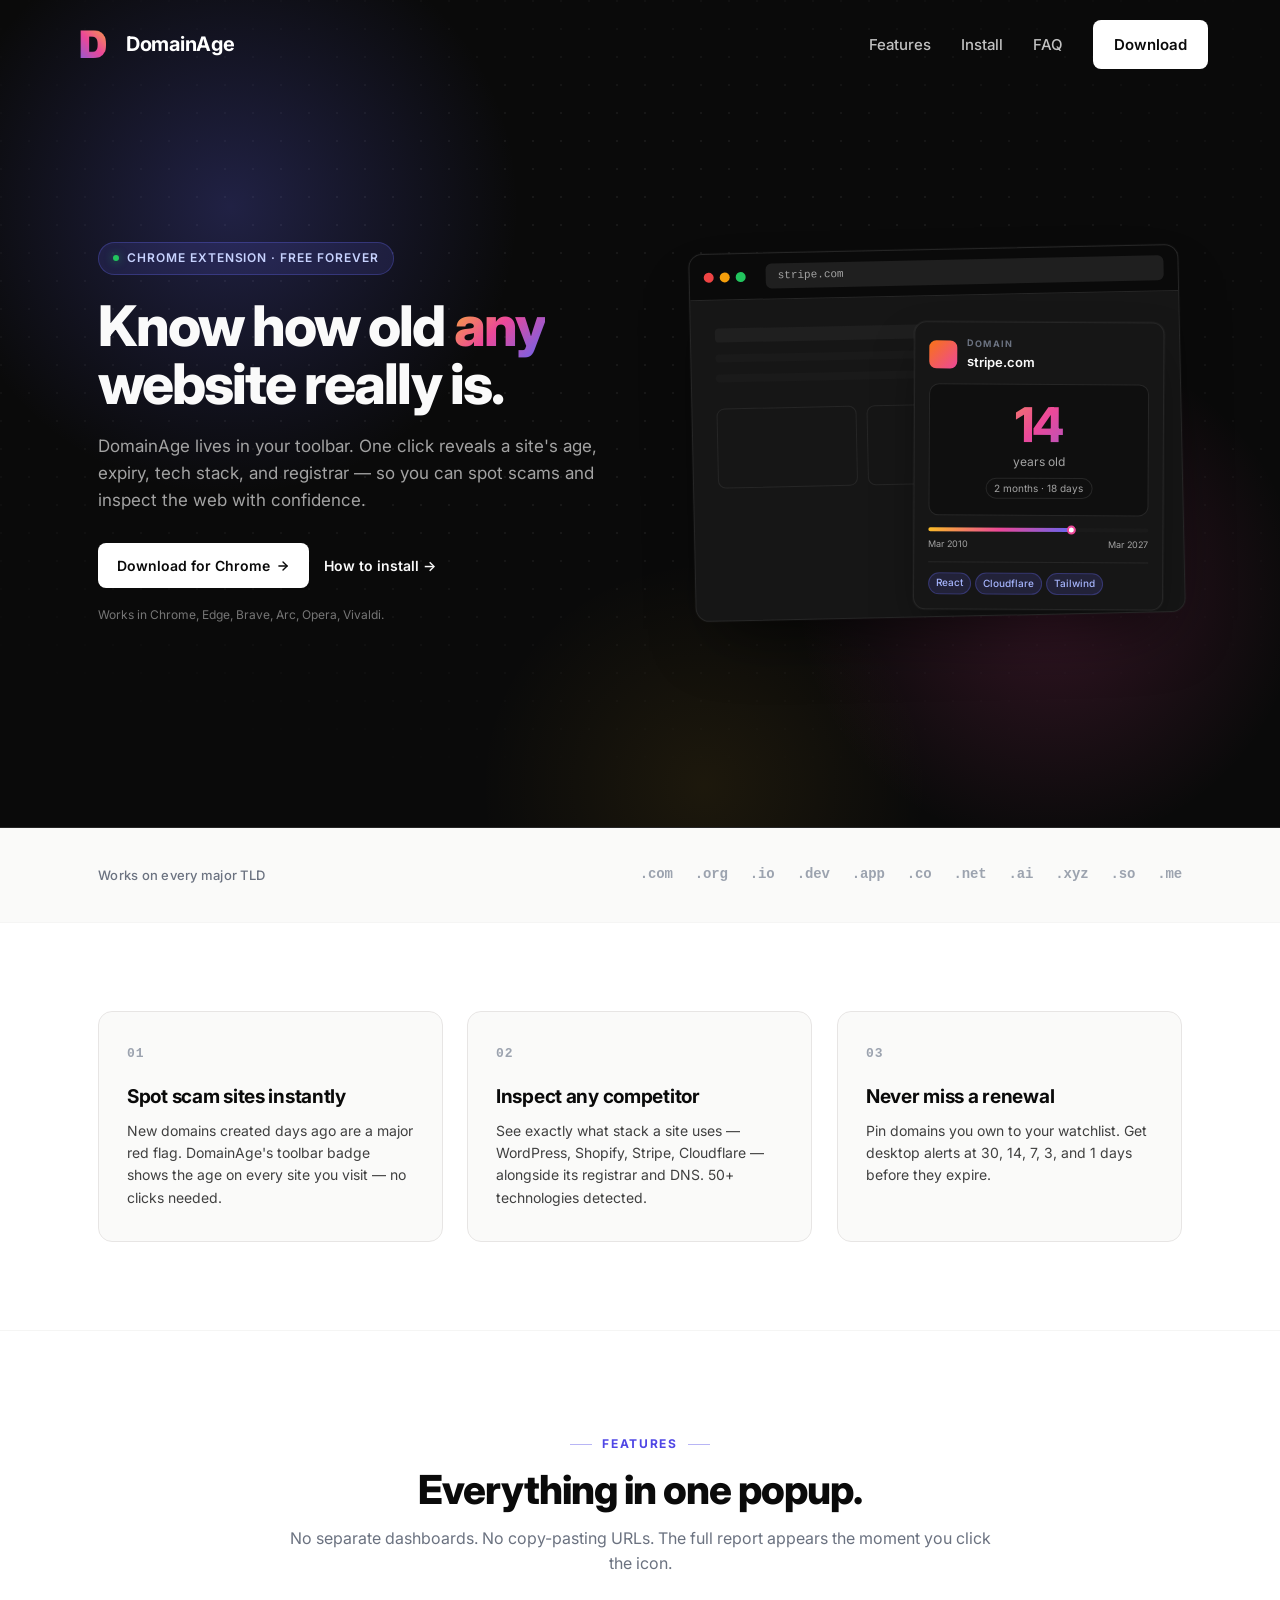
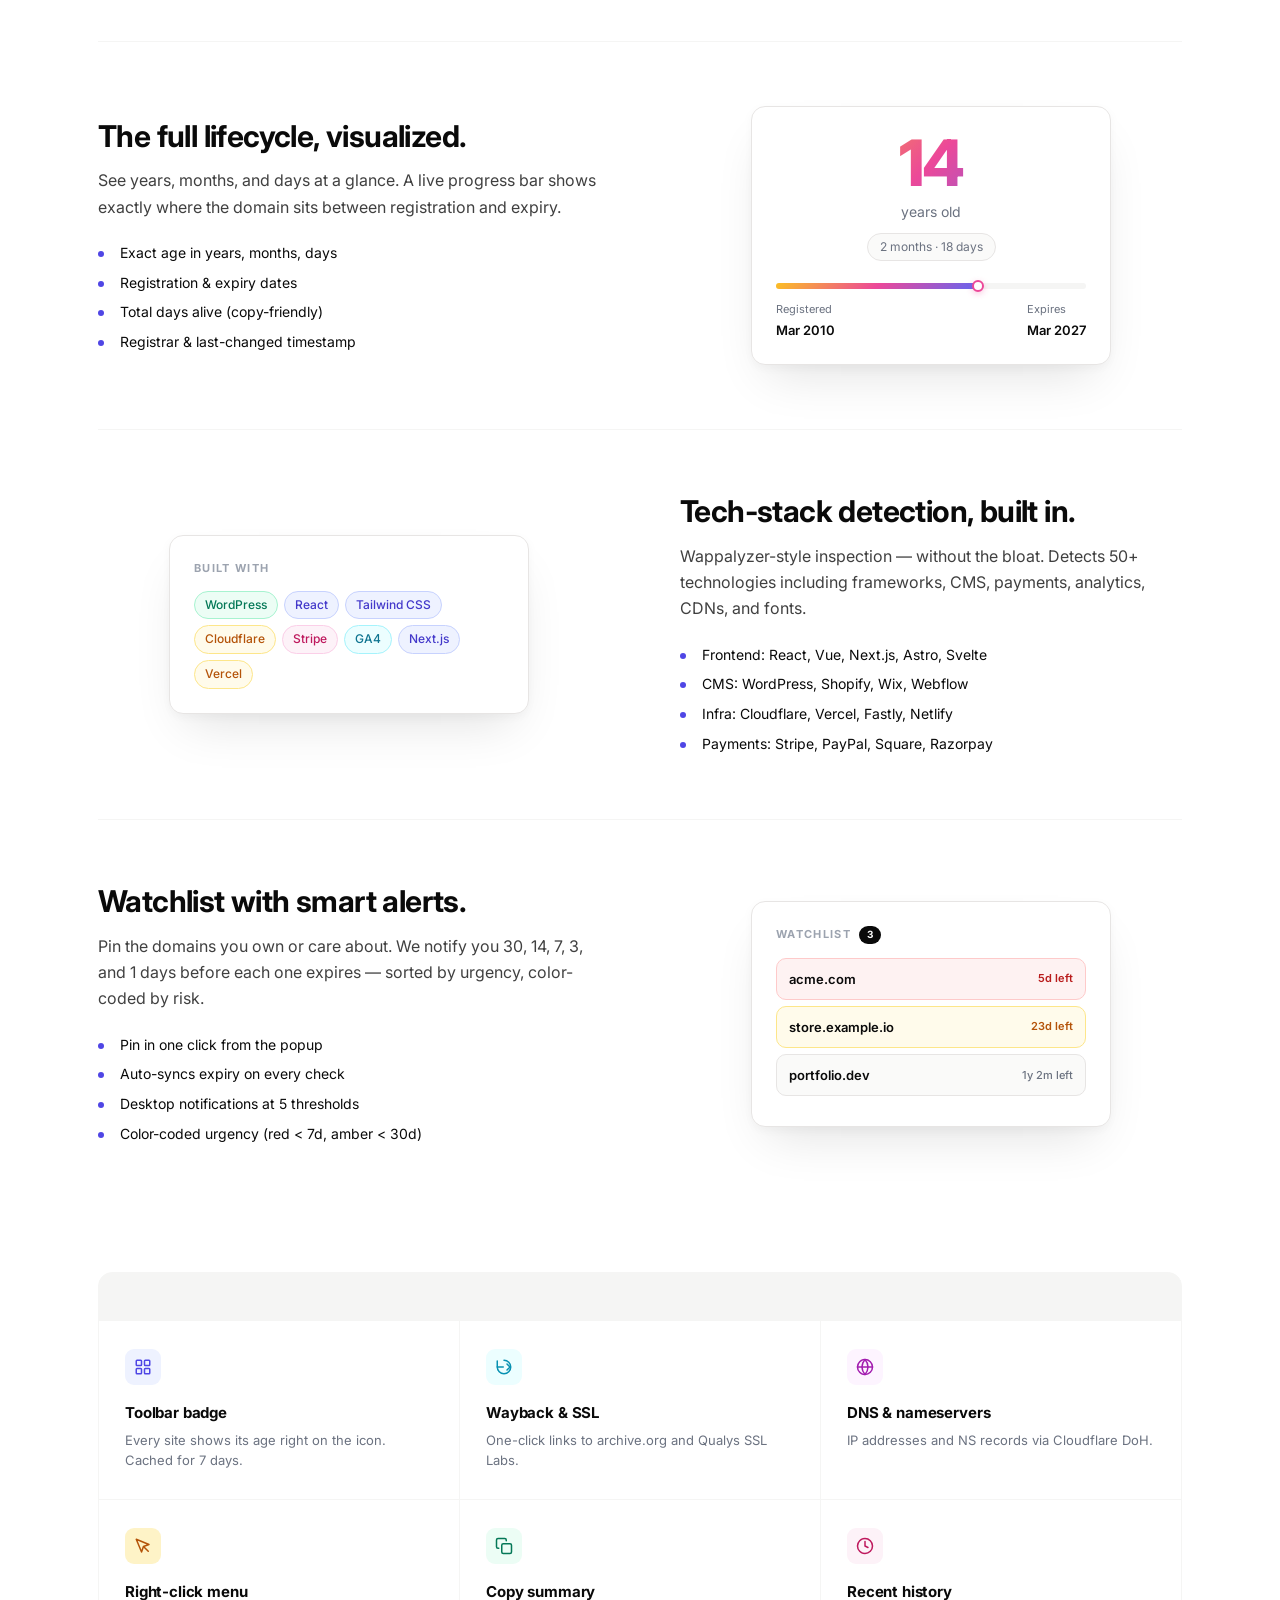
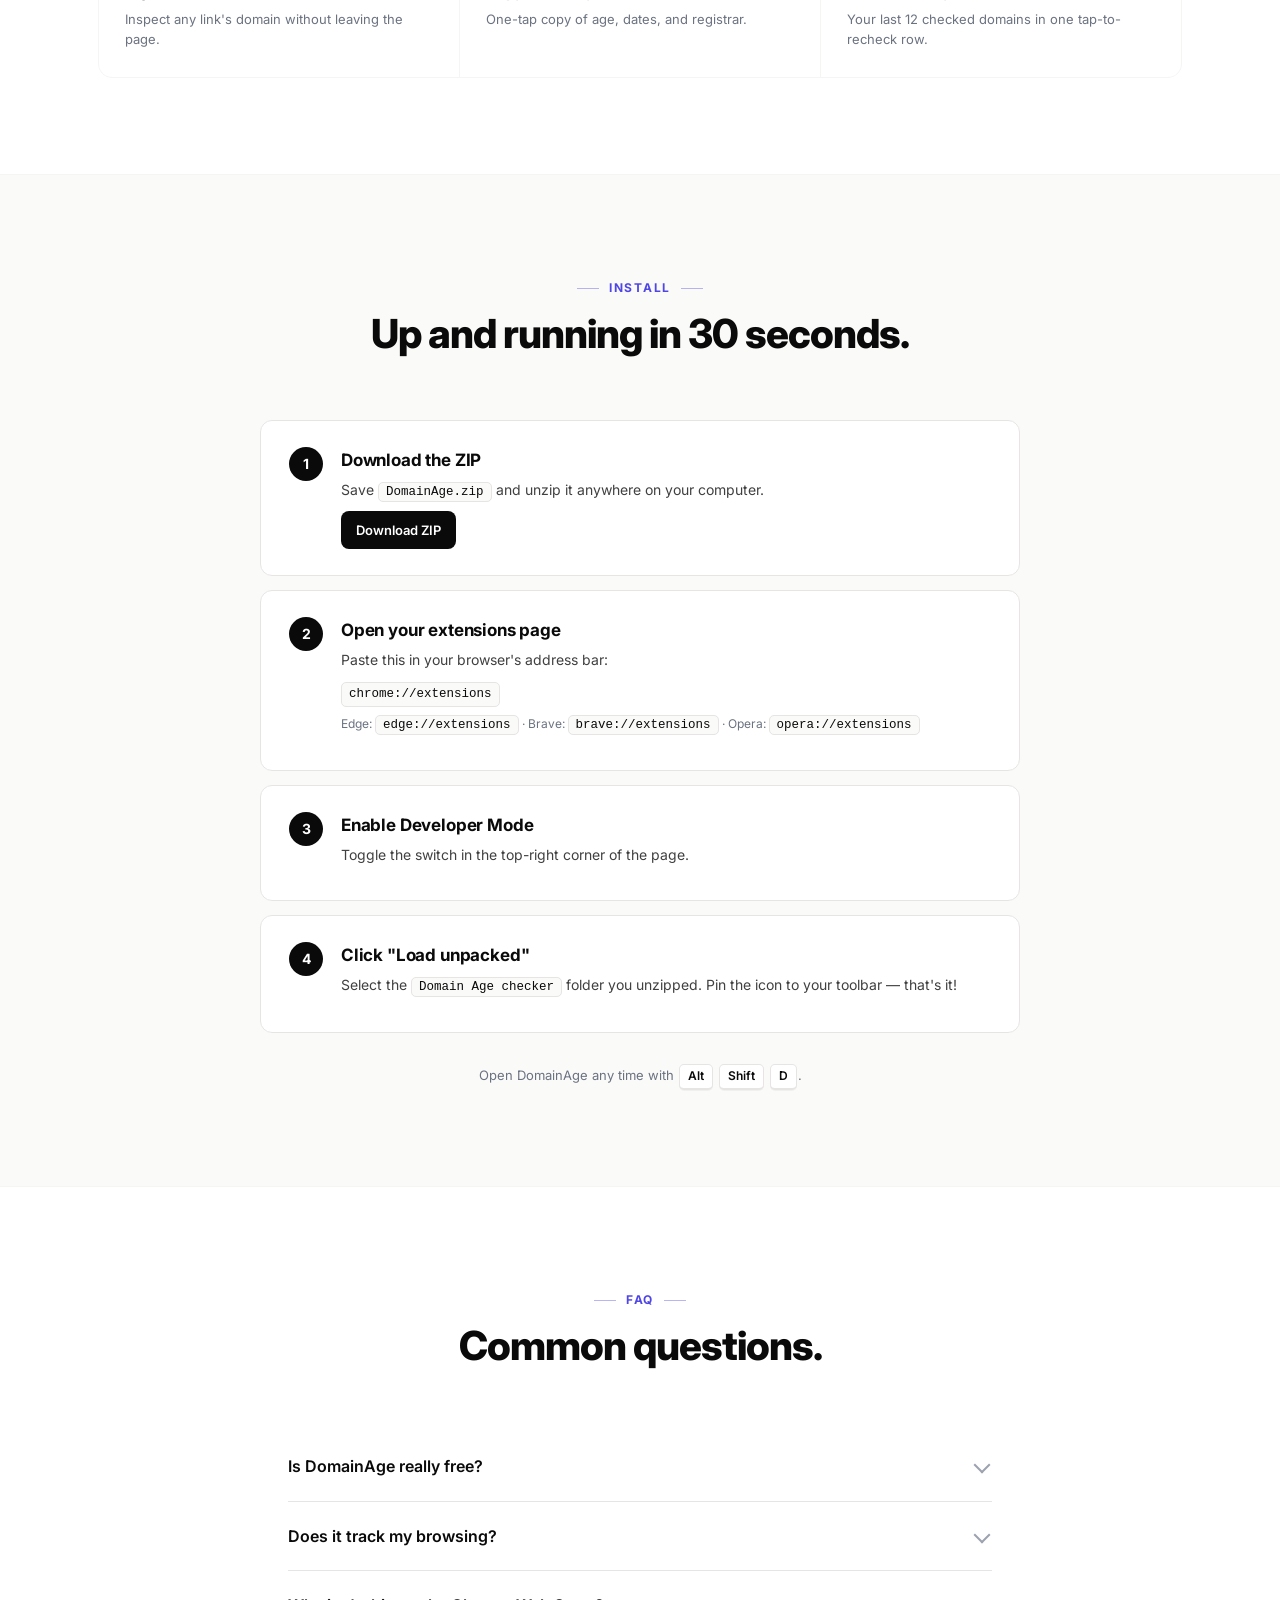
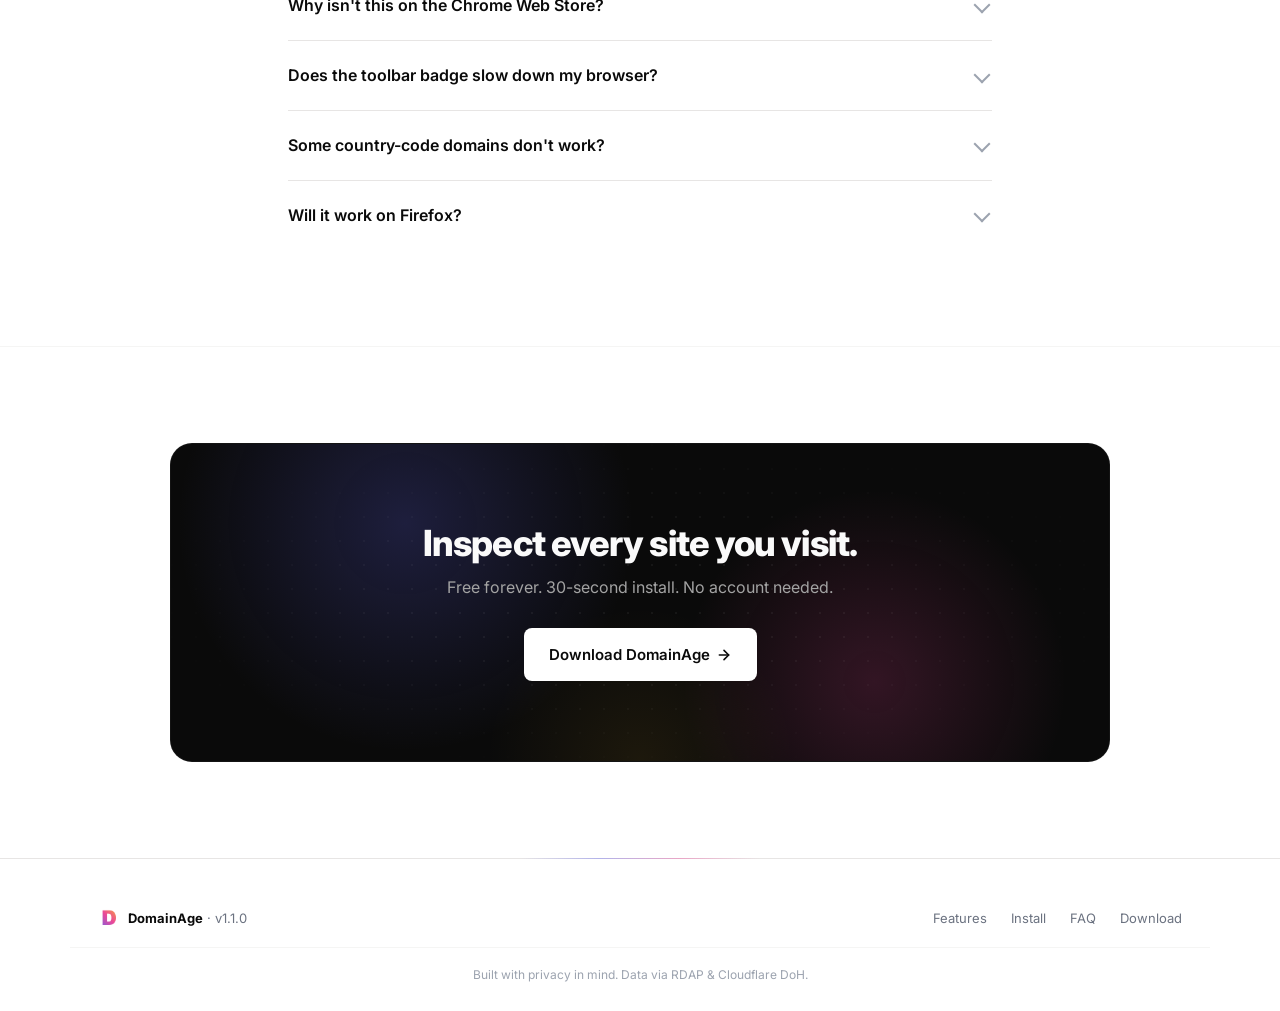
==== website/index.html @ 94f42444 "Initial commit: DomainAge Chrome extension v1.1.0" ====
<!DOCTYPE html>
<html lang="en">

<head>
  <meta charset="UTF-8" />
  <meta name="viewport" content="width=device-width, initial-scale=1.0" />
  <title>DomainAge — See any website's age in one click</title>
  <meta name="description"
    content="A free Chrome extension that shows you any domain's age, expiry date, tech stack, and trust signals from your toolbar." />
  <link rel="icon" type="image/png" href="assets/icon128.png" />
  <link rel="preconnect" href="https://fonts.googleapis.com" />
  <link rel="preconnect" href="https://fonts.gstatic.com" crossorigin />
  <link rel="stylesheet"
    href="https://fonts.googleapis.com/css2?family=Inter:wght@400;500;600;700;800&display=swap" />
  <link rel="stylesheet" href="styles.css" />
</head>

<body>
  <!-- ===== NAV ===== -->
  <header class="nav">
    <div class="nav-inner">
      <a href="#" class="brand">
        <img src="assets/icon128.png" alt="" class="brand-logo" />
        <span>DomainAge</span>
      </a>
      <div class="nav-right">
        <a href="#features" class="nav-link">Features</a>
        <a href="#install" class="nav-link">Install</a>
        <a href="#faq" class="nav-link">FAQ</a>
        <a href="DomainAge.zip" class="btn btn-dark" download>Download</a>
      </div>
    </div>
  </header>

  <!-- ===== HERO ===== -->
  <section class="hero">
    <div class="container hero-grid">
      <div class="hero-text">
        <span class="eyebrow">CHROME EXTENSION · FREE FOREVER</span>
        <h1>Know how old <em>any</em> website really is.</h1>
        <p class="lede">
          DomainAge lives in your toolbar. One click reveals a site's age,
          expiry, tech stack, and registrar — so you can spot scams and inspect
          the web with confidence.
        </p>
        <div class="cta-row">
          <a href="DomainAge.zip" class="btn btn-primary" download>
            <span>Download for Chrome</span>
            <svg viewBox="0 0 24 24" width="14" height="14" fill="none" stroke="currentColor"
              stroke-width="2.4" stroke-linecap="round" stroke-linejoin="round">
              <line x1="5" y1="12" x2="19" y2="12"></line>
              <polyline points="12 5 19 12 12 19"></polyline>
            </svg>
          </a>
          <a href="#install" class="btn btn-link">How to install →</a>
        </div>
        <p class="micro">Works in Chrome, Edge, Brave, Arc, Opera, Vivaldi.</p>
      </div>

      <div class="hero-art">
        <div class="browser">
          <div class="browser-bar">
            <span class="dot dot-r"></span>
            <span class="dot dot-y"></span>
            <span class="dot dot-g"></span>
            <div class="browser-url">stripe.com</div>
          </div>
          <div class="browser-body">
            <div class="hover-popup">
              <div class="hp-head">
                <div class="hp-fav"></div>
                <div class="hp-text">
                  <div class="hp-label">DOMAIN</div>
                  <div class="hp-domain">stripe.com</div>
                </div>
              </div>
              <div class="hp-hero">
                <div class="hp-num">14</div>
                <div class="hp-unit">years old</div>
                <div class="hp-sub">2 months · 18 days</div>
              </div>
              <div class="hp-track">
                <div class="hp-fill"></div>
                <div class="hp-now"></div>
              </div>
              <div class="hp-meta">
                <span>Mar 2010</span>
                <span>Mar 2027</span>
              </div>
              <div class="hp-tech">
                <span class="chip">React</span>
                <span class="chip">Cloudflare</span>
                <span class="chip">Tailwind</span>
              </div>
            </div>
            <div class="page-blur">
              <div class="pb-bar"></div>
              <div class="pb-row"></div>
              <div class="pb-row short"></div>
              <div class="pb-grid">
                <div></div><div></div><div></div>
              </div>
            </div>
          </div>
        </div>
      </div>
    </div>
  </section>

  <!-- ===== LOGO/TLD STRIP ===== -->
  <section class="strip">
    <div class="container">
      <p class="strip-text">Works on every major TLD</p>
      <div class="strip-tlds">
        <span>.com</span><span>.org</span><span>.io</span><span>.dev</span>
        <span>.app</span><span>.co</span><span>.net</span><span>.ai</span>
        <span>.xyz</span><span>.so</span><span>.me</span>
      </div>
    </div>
  </section>

  <!-- ===== WHY ===== -->
  <section class="why">
    <div class="container">
      <div class="why-grid">
        <div class="why-card fade-up">
          <div class="why-num">01</div>
          <h3>Spot scam sites instantly</h3>
          <p>
            New domains created days ago are a major red flag. DomainAge's
            toolbar badge shows the age on every site you visit — no clicks
            needed.
          </p>
        </div>
        <div class="why-card fade-up">
          <div class="why-num">02</div>
          <h3>Inspect any competitor</h3>
          <p>
            See exactly what stack a site uses — WordPress, Shopify, Stripe,
            Cloudflare — alongside its registrar and DNS. 50+ technologies
            detected.
          </p>
        </div>
        <div class="why-card fade-up">
          <div class="why-num">03</div>
          <h3>Never miss a renewal</h3>
          <p>
            Pin domains you own to your watchlist. Get desktop alerts at 30,
            14, 7, 3, and 1 days before they expire.
          </p>
        </div>
      </div>
    </div>
  </section>

  <!-- ===== FEATURE SHOWCASE ===== -->
  <section class="showcase" id="features">
    <div class="container">
      <div class="section-head">
        <span class="kicker">FEATURES</span>
        <h2>Everything in one popup.</h2>
        <p class="section-lede">
          No separate dashboards. No copy-pasting URLs. The full report appears
          the moment you click the icon.
        </p>
      </div>

      <!-- Big block 1 -->
      <div class="block fade-up">
        <div class="block-text">
          <h3>The full lifecycle, visualized.</h3>
          <p>
            See years, months, and days at a glance. A live progress bar shows
            exactly where the domain sits between registration and expiry.
          </p>
          <ul class="dotlist">
            <li>Exact age in years, months, days</li>
            <li>Registration &amp; expiry dates</li>
            <li>Total days alive (copy-friendly)</li>
            <li>Registrar &amp; last-changed timestamp</li>
          </ul>
        </div>
        <div class="block-art">
          <div class="card-light">
            <div class="cl-num">14</div>
            <div class="cl-unit">years old</div>
            <div class="cl-sub">2 months · 18 days</div>
            <div class="cl-track">
              <div class="cl-fill"></div>
              <div class="cl-now"></div>
            </div>
            <div class="cl-meta">
              <span>Registered<br><b>Mar 2010</b></span>
              <span>Expires<br><b>Mar 2027</b></span>
            </div>
          </div>
        </div>
      </div>

      <!-- Big block 2 -->
      <div class="block reverse fade-up">
        <div class="block-text">
          <h3>Tech-stack detection, built in.</h3>
          <p>
            Wappalyzer-style inspection — without the bloat. Detects 50+
            technologies including frameworks, CMS, payments, analytics, CDNs,
            and fonts.
          </p>
          <ul class="dotlist">
            <li>Frontend: React, Vue, Next.js, Astro, Svelte</li>
            <li>CMS: WordPress, Shopify, Wix, Webflow</li>
            <li>Infra: Cloudflare, Vercel, Fastly, Netlify</li>
            <li>Payments: Stripe, PayPal, Square, Razorpay</li>
          </ul>
        </div>
        <div class="block-art">
          <div class="card-light">
            <div class="cl-section">Built with</div>
            <div class="cl-tags">
              <span class="chip chip-cms">WordPress</span>
              <span class="chip chip-fw">React</span>
              <span class="chip chip-fw">Tailwind CSS</span>
              <span class="chip chip-cdn">Cloudflare</span>
              <span class="chip chip-pay">Stripe</span>
              <span class="chip chip-an">GA4</span>
              <span class="chip chip-fw">Next.js</span>
              <span class="chip chip-cdn">Vercel</span>
            </div>
          </div>
        </div>
      </div>

      <!-- Big block 3 -->
      <div class="block fade-up">
        <div class="block-text">
          <h3>Watchlist with smart alerts.</h3>
          <p>
            Pin the domains you own or care about. We notify you 30, 14, 7,
            3, and 1 days before each one expires — sorted by urgency,
            color-coded by risk.
          </p>
          <ul class="dotlist">
            <li>Pin in one click from the popup</li>
            <li>Auto-syncs expiry on every check</li>
            <li>Desktop notifications at 5 thresholds</li>
            <li>Color-coded urgency (red &lt; 7d, amber &lt; 30d)</li>
          </ul>
        </div>
        <div class="block-art">
          <div class="card-light">
            <div class="cl-section">
              Watchlist <span class="cl-pill">3</span>
            </div>
            <div class="wl-row urgent">
              <span>acme.com</span><span>5d left</span>
            </div>
            <div class="wl-row warn">
              <span>store.example.io</span><span>23d left</span>
            </div>
            <div class="wl-row">
              <span>portfolio.dev</span><span>1y 2m left</span>
            </div>
          </div>
        </div>
      </div>

      <!-- Mini grid -->
      <div class="mini-grid fade-up">
        <div class="mini">
          <div class="mini-ico">
            <svg viewBox="0 0 24 24" width="18" height="18" fill="none" stroke="currentColor"
              stroke-width="2" stroke-linecap="round" stroke-linejoin="round">
              <rect x="3" y="3" width="7" height="7" rx="1"></rect>
              <rect x="14" y="3" width="7" height="7" rx="1"></rect>
              <rect x="3" y="14" width="7" height="7" rx="1"></rect>
              <rect x="14" y="14" width="7" height="7" rx="1"></rect>
            </svg>
          </div>
          <h4>Toolbar badge</h4>
          <p>Every site shows its age right on the icon. Cached for 7 days.</p>
        </div>
        <div class="mini">
          <div class="mini-ico">
            <svg viewBox="0 0 24 24" width="18" height="18" fill="none" stroke="currentColor"
              stroke-width="2" stroke-linecap="round" stroke-linejoin="round">
              <path d="M3 12a9 9 0 1 0 9-9"></path>
              <polyline points="3 4 3 12 11 12"></polyline>
              <path d="M16 16l4-4-4-4"></path>
            </svg>
          </div>
          <h4>Wayback &amp; SSL</h4>
          <p>One-click links to archive.org and Qualys SSL Labs.</p>
        </div>
        <div class="mini">
          <div class="mini-ico">
            <svg viewBox="0 0 24 24" width="18" height="18" fill="none" stroke="currentColor"
              stroke-width="2" stroke-linecap="round" stroke-linejoin="round">
              <circle cx="12" cy="12" r="10"></circle>
              <line x1="2" y1="12" x2="22" y2="12"></line>
              <path d="M12 2a15.3 15.3 0 0 1 4 10 15.3 15.3 0 0 1-4 10 15.3 15.3 0 0 1-4-10 15.3 15.3 0 0 1 4-10z"></path>
            </svg>
          </div>
          <h4>DNS &amp; nameservers</h4>
          <p>IP addresses and NS records via Cloudflare DoH.</p>
        </div>
        <div class="mini">
          <div class="mini-ico">
            <svg viewBox="0 0 24 24" width="18" height="18" fill="none" stroke="currentColor"
              stroke-width="2" stroke-linecap="round" stroke-linejoin="round">
              <path d="M3 3l7.07 16.97 2.51-7.39 7.39-2.51L3 3z"></path>
              <line x1="13" y1="13" x2="19" y2="19"></line>
            </svg>
          </div>
          <h4>Right-click menu</h4>
          <p>Inspect any link's domain without leaving the page.</p>
        </div>
        <div class="mini">
          <div class="mini-ico">
            <svg viewBox="0 0 24 24" width="18" height="18" fill="none" stroke="currentColor"
              stroke-width="2" stroke-linecap="round" stroke-linejoin="round">
              <rect x="9" y="9" width="13" height="13" rx="2" ry="2"></rect>
              <path d="M5 15H4a2 2 0 0 1-2-2V4a2 2 0 0 1 2-2h9a2 2 0 0 1 2 2v1"></path>
            </svg>
          </div>
          <h4>Copy summary</h4>
          <p>One-tap copy of age, dates, and registrar.</p>
        </div>
        <div class="mini">
          <div class="mini-ico">
            <svg viewBox="0 0 24 24" width="18" height="18" fill="none" stroke="currentColor"
              stroke-width="2" stroke-linecap="round" stroke-linejoin="round">
              <circle cx="12" cy="12" r="10"></circle>
              <polyline points="12 6 12 12 16 14"></polyline>
            </svg>
          </div>
          <h4>Recent history</h4>
          <p>Your last 12 checked domains in one tap-to-recheck row.</p>
        </div>
      </div>
    </div>
  </section>

  <!-- ===== INSTALL ===== -->
  <section class="install" id="install">
    <div class="container">
      <div class="section-head">
        <span class="kicker">INSTALL</span>
        <h2>Up and running in 30 seconds.</h2>
      </div>

      <div class="install-list">
        <div class="install-item fade-up">
          <div class="install-step">1</div>
          <div class="install-body">
            <h3>Download the ZIP</h3>
            <p>Save <code>DomainAge.zip</code> and unzip it anywhere on your
              computer.</p>
            <a href="DomainAge.zip" download class="btn btn-dark btn-sm">
              Download ZIP
            </a>
          </div>
        </div>

        <div class="install-item fade-up">
          <div class="install-step">2</div>
          <div class="install-body">
            <h3>Open your extensions page</h3>
            <p>Paste this in your browser's address bar:</p>
            <code class="cmd">chrome://extensions</code>
            <p class="muted">
              Edge: <code>edge://extensions</code> · Brave:
              <code>brave://extensions</code> · Opera:
              <code>opera://extensions</code>
            </p>
          </div>
        </div>

        <div class="install-item fade-up">
          <div class="install-step">3</div>
          <div class="install-body">
            <h3>Enable Developer Mode</h3>
            <p>Toggle the switch in the top-right corner of the page.</p>
          </div>
        </div>

        <div class="install-item fade-up">
          <div class="install-step">4</div>
          <div class="install-body">
            <h3>Click "Load unpacked"</h3>
            <p>Select the <code>Domain Age checker</code> folder you unzipped.
              Pin the icon to your toolbar — that's it!</p>
          </div>
        </div>
      </div>

      <p class="install-foot">
        Open DomainAge any time with <kbd>Alt</kbd>
        <kbd>Shift</kbd> <kbd>D</kbd>.
      </p>
    </div>
  </section>

  <!-- ===== FAQ ===== -->
  <section class="faq" id="faq">
    <div class="container faq-container">
      <div class="section-head">
        <span class="kicker">FAQ</span>
        <h2>Common questions.</h2>
      </div>

      <details>
        <summary>Is DomainAge really free?</summary>
        <p>Yes — completely free, no signup, no ads, no tracking, no upsells.
          Data comes from free public APIs (RDAP and Cloudflare DNS).</p>
      </details>
      <details>
        <summary>Does it track my browsing?</summary>
        <p>No. DomainAge only sends the bare domain (not the full URL or your
          identity) to <code>rdap.org</code> and
          <code>cloudflare-dns.com</code>. Results are cached locally for 7
          days. There are no analytics and no servers of our own.</p>
      </details>
      <details>
        <summary>Why isn't this on the Chrome Web Store?</summary>
        <p>It's coming. For now, install via "Load unpacked" using the steps
          above — it works exactly the same.</p>
      </details>
      <details>
        <summary>Does the toolbar badge slow down my browser?</summary>
        <p>No. The badge is fetched from a 7-day local cache after the first
          visit, with deduplicated requests. The first lookup adds ~500ms in
          a background thread.</p>
      </details>
      <details>
        <summary>Some country-code domains don't work?</summary>
        <p>RDAP (the modern WHOIS replacement) covers most generic TLDs and
          major country codes, but not every ccTLD has joined yet. Domains
          without RDAP data show a "not found" message.</p>
      </details>
      <details>
        <summary>Will it work on Firefox?</summary>
        <p>Not yet. DomainAge is built for Chromium-based browsers (Chrome,
          Edge, Brave, Arc, Opera, Vivaldi). A Firefox build is on the
          roadmap.</p>
      </details>
    </div>
  </section>

  <!-- ===== CTA ===== -->
  <section class="end-cta">
    <div class="container end-cta-card">
      <h2>Inspect every site you visit.</h2>
      <p>Free forever. 30-second install. No account needed.</p>
      <a href="DomainAge.zip" class="btn btn-primary btn-lg" download>
        <span>Download DomainAge</span>
        <svg viewBox="0 0 24 24" width="16" height="16" fill="none" stroke="currentColor"
          stroke-width="2.4" stroke-linecap="round" stroke-linejoin="round">
          <line x1="5" y1="12" x2="19" y2="12"></line>
          <polyline points="12 5 19 12 12 19"></polyline>
        </svg>
      </a>
    </div>
  </section>

  <!-- ===== FOOTER ===== -->
  <footer class="footer">
    <div class="container footer-inner">
      <div class="footer-brand">
        <img src="assets/icon128.png" alt="" class="footer-logo" />
        <span><b>DomainAge</b> · v1.1.0</span>
      </div>
      <div class="footer-links">
        <a href="#features">Features</a>
        <a href="#install">Install</a>
        <a href="#faq">FAQ</a>
        <a href="DomainAge.zip" download>Download</a>
      </div>
    </div>
    <p class="footer-fine">
      Built with privacy in mind. Data via RDAP &amp; Cloudflare DoH.
    </p>
  </footer>

  <script>
    // Sticky-on-scroll header
    (function () {
      var nav = document.querySelector('.nav');
      function onScroll() {
        if (window.scrollY > 12) nav.classList.add('scrolled');
        else nav.classList.remove('scrolled');
      }
      window.addEventListener('scroll', onScroll, { passive: true });
      onScroll();
    })();

    // Scroll fade-ins (staggered when multiple visible at once)
    (function () {
      var els = document.querySelectorAll('.fade-up');
      if (!('IntersectionObserver' in window)) {
        els.forEach(function (el) { el.classList.add('in'); });
        return;
      }
      var io = new IntersectionObserver(function (entries) {
        entries.forEach(function (entry, i) {
          if (entry.isIntersecting) {
            entry.target.style.transitionDelay = (i * 80) + 'ms';
            entry.target.classList.add('in');
            io.unobserve(entry.target);
          }
        });
      }, { threshold: 0.12, rootMargin: '0px 0px -8% 0px' });
      els.forEach(function (el) { io.observe(el); });
    })();
  </script>
</body>

</html>
---- website/styles.css ----
/* ============================================================
   DomainAge landing — Linear / Stripe inspired
   ============================================================ */

:root {
  --bg: #ffffff;
  --bg-soft: #fafaf9;
  --bg-tinted: #f5f5f4;
  --ink: #0a0a0a;
  --ink-2: #1c1c1c;
  --text: #404040;
  --text-soft: #6b7280;
  --text-mute: #9ca3af;
  --line: #e7e5e4;
  --line-soft: #f5f5f4;
  --accent: #4f46e5;
  --accent-soft: #eef2ff;
  --grad: linear-gradient(135deg, #fbbf24 0%, #ec4899 50%, #6366f1 100%);
  --shadow-sm: 0 1px 2px rgba(0, 0, 0, 0.04);
  --shadow-md: 0 4px 16px -4px rgba(0, 0, 0, 0.08), 0 1px 3px rgba(0, 0, 0, 0.04);
  --shadow-lg: 0 24px 48px -16px rgba(0, 0, 0, 0.12), 0 4px 12px rgba(0, 0, 0, 0.04);

  /* Hero (dark) palette */
  --d-bg: #0a0a0a;
  --d-surface: #161616;
  --d-line: #262626;
  --d-text: #fafafa;
  --d-text-soft: #a3a3a3;
}

* { box-sizing: border-box; margin: 0; padding: 0; }

html { scroll-behavior: smooth; }

body {
  font-family: "Inter", -apple-system, BlinkMacSystemFont, "Segoe UI", Roboto, sans-serif;
  background: var(--bg);
  color: var(--text);
  line-height: 1.55;
  -webkit-font-smoothing: antialiased;
  -moz-osx-font-smoothing: grayscale;
}

a { color: inherit; text-decoration: none; }
img { display: block; max-width: 100%; }

.container {
  max-width: 1140px;
  margin: 0 auto;
  padding: 0 28px;
}

/* ===== Buttons ===== */
.btn {
  display: inline-flex;
  align-items: center;
  gap: 6px;
  font-family: inherit;
  font-size: 14px;
  font-weight: 600;
  padding: 11px 18px;
  border-radius: 8px;
  border: 1px solid transparent;
  cursor: pointer;
  transition: transform 0.15s, background 0.15s, border-color 0.15s, box-shadow 0.15s;
  white-space: nowrap;
}

.btn-primary {
  background: var(--ink);
  color: white;
  box-shadow:
    var(--shadow-sm),
    inset 0 1px 0 rgba(255, 255, 255, 0.08);
  position: relative;
  overflow: hidden;
}

.btn-primary::before {
  content: "";
  position: absolute;
  inset: 0;
  background: linear-gradient(
    90deg,
    transparent,
    rgba(255, 255, 255, 0.12),
    transparent
  );
  transform: translateX(-100%);
  transition: transform 0.6s ease;
}

.btn-primary:hover {
  background: var(--ink-2);
  transform: translateY(-1px);
  box-shadow:
    var(--shadow-md),
    inset 0 1px 0 rgba(255, 255, 255, 0.1);
}

.btn-primary:hover::before {
  transform: translateX(100%);
}

.btn-dark {
  background: var(--ink);
  color: white;
}
.btn-dark:hover { background: var(--ink-2); }

.btn-link {
  color: var(--ink);
  background: transparent;
  padding: 11px 6px;
}
.btn-link:hover { color: var(--accent); }

.btn-sm { padding: 8px 14px; font-size: 13px; }
.btn-lg { padding: 14px 24px; font-size: 15px; }

/* ===== NAV ===== */
.nav {
  position: fixed;
  top: 0;
  left: 0;
  right: 0;
  z-index: 50;
  background: transparent;
  border-bottom: 1px solid transparent;
  transition: background 0.25s ease, border-color 0.25s ease,
    backdrop-filter 0.25s ease;
}

.nav-inner {
  max-width: 1200px;
  margin: 0 auto;
  display: flex;
  align-items: center;
  justify-content: space-between;
  padding: 20px 32px;
}

.nav.scrolled {
  background: rgba(255, 255, 255, 0.85);
  backdrop-filter: saturate(180%) blur(12px);
  -webkit-backdrop-filter: saturate(180%) blur(12px);
  border-bottom-color: var(--line-soft);
}

.brand {
  display: flex;
  align-items: center;
  gap: 12px;
  font-weight: 700;
  font-size: 20px;
  color: white;
  letter-spacing: -0.015em;
  transition: color 0.25s ease;
}

.nav.scrolled .brand { color: var(--ink); }

.brand-logo { width: 42px; height: 42px; }

.nav-right {
  display: flex;
  align-items: center;
  gap: 30px;
}

.nav-link {
  font-size: 15px;
  font-weight: 500;
  color: rgba(255, 255, 255, 0.75);
  transition: color 0.25s ease;
}
.nav-link:hover { color: white; }

.nav.scrolled .nav-link { color: var(--text); }
.nav.scrolled .nav-link:hover { color: var(--ink); }

.nav .btn {
  font-size: 15px;
  padding: 12px 20px;
}

/* When transparent over dark hero, the dark download button looks fine,
   but switch to a contrasting white-on-dark feel for clarity */
.nav .btn-dark {
  background: white;
  color: var(--ink);
  transition: background 0.25s ease, color 0.25s ease;
}
.nav .btn-dark:hover { background: #f0f0f0; }

.nav.scrolled .btn-dark {
  background: var(--ink);
  color: white;
}
.nav.scrolled .btn-dark:hover { background: var(--ink-2); }

/* ============================================================
   HERO  (dark)
   ============================================================ */
.hero {
  background: var(--d-bg);
  color: var(--d-text);
  padding: 120px 0 80px;
  min-height: 92vh;
  display: flex;
  align-items: center;
  border-bottom: 1px solid var(--d-line);
  position: relative;
  overflow: hidden;
}

.hero .container { width: 100%; position: relative; z-index: 2; }

/* Subtle dot grid */
.hero::before {
  content: "";
  position: absolute;
  inset: 0;
  background-image:
    radial-gradient(circle at 1px 1px, rgba(255, 255, 255, 0.06) 1px, transparent 0);
  background-size: 28px 28px;
  -webkit-mask-image: radial-gradient(ellipse 80% 60% at 50% 40%, black 40%, transparent 95%);
  mask-image: radial-gradient(ellipse 80% 60% at 50% 40%, black 40%, transparent 95%);
  pointer-events: none;
  z-index: 0;
}

/* Animated gradient blobs */
.hero::after {
  content: "";
  position: absolute;
  inset: 0;
  background:
    radial-gradient(circle 480px at 18% 25%, rgba(99, 102, 241, 0.25), transparent 60%),
    radial-gradient(circle 420px at 82% 72%, rgba(236, 72, 153, 0.18), transparent 60%),
    radial-gradient(circle 320px at 55% 95%, rgba(251, 191, 36, 0.08), transparent 70%);
  animation: heroBreathe 14s ease-in-out infinite alternate;
  pointer-events: none;
  z-index: 0;
}

@keyframes heroBreathe {
  0%   { transform: translate3d(-2%, -1%, 0) scale(1); opacity: 0.85; }
  50%  { transform: translate3d(2%, 1%, 0) scale(1.05); opacity: 1; }
  100% { transform: translate3d(-1%, 2%, 0) scale(1); opacity: 0.9; }
}

.hero-grid {
  display: grid;
  grid-template-columns: 1.05fr 1fr;
  gap: 80px;
  align-items: center;
  position: relative;
}

.eyebrow {
  display: inline-flex;
  align-items: center;
  gap: 8px;
  font-size: 12px;
  font-weight: 600;
  letter-spacing: 0.08em;
  color: #c7d2fe;
  background: rgba(99, 102, 241, 0.14);
  border: 1px solid rgba(99, 102, 241, 0.3);
  padding: 6px 14px;
  border-radius: 999px;
  margin-bottom: 22px;
  position: relative;
}

.eyebrow::before {
  content: "";
  width: 6px;
  height: 6px;
  border-radius: 50%;
  background: #22c55e;
  box-shadow: 0 0 8px rgba(34, 197, 94, 0.6);
  animation: pulse 2s ease-in-out infinite;
}

@keyframes pulse {
  0%, 100% { opacity: 1; transform: scale(1); }
  50%      { opacity: 0.6; transform: scale(0.85); }
}

h1 {
  font-size: 56px;
  font-weight: 800;
  letter-spacing: -0.035em;
  line-height: 1.04;
  color: var(--d-text);
  margin-bottom: 20px;
}

h1 em {
  font-style: normal;
  background: var(--grad);
  -webkit-background-clip: text;
  background-clip: text;
  color: transparent;
}

.lede {
  font-size: 17px;
  color: var(--d-text-soft);
  max-width: 540px;
  margin-bottom: 28px;
  line-height: 1.6;
}

.cta-row {
  display: flex;
  align-items: center;
  gap: 8px;
  flex-wrap: wrap;
  margin-bottom: 18px;
}

.hero .btn-primary {
  background: white;
  color: var(--ink);
}
.hero .btn-primary:hover { background: #f0f0f0; }

.hero .btn-link { color: var(--d-text); }
.hero .btn-link:hover { color: #c7d2fe; }

.micro {
  font-size: 12px;
  color: var(--d-text-soft);
  opacity: 0.7;
}

/* ===== Hero art: browser + popup ===== */
.hero-art {
  position: relative;
  z-index: 1;
}

.browser {
  background: var(--d-surface);
  border: 1px solid var(--d-line);
  border-radius: 14px;
  overflow: hidden;
  box-shadow:
    0 32px 64px -24px rgba(0, 0, 0, 0.6),
    0 0 0 1px rgba(255, 255, 255, 0.02),
    inset 0 1px 0 rgba(255, 255, 255, 0.04);
  transform: rotate(-1.2deg);
  transition: transform 0.4s ease;
}

.browser:hover {
  transform: rotate(0deg) translateY(-4px);
}

.browser-bar {
  display: flex;
  align-items: center;
  gap: 6px;
  padding: 10px 14px;
  background: #0a0a0a;
  border-bottom: 1px solid var(--d-line);
}

.dot {
  width: 10px;
  height: 10px;
  border-radius: 50%;
}
.dot-r { background: #ef4444; }
.dot-y { background: #f59e0b; }
.dot-g { background: #22c55e; }

.browser-url {
  flex: 1;
  margin-left: 14px;
  background: #1f1f1f;
  border-radius: 6px;
  font-size: 11px;
  color: var(--d-text-soft);
  padding: 4px 12px;
  font-family: ui-monospace, monospace;
}

.browser-body {
  position: relative;
  padding: 28px 24px;
  min-height: 320px;
}

.page-blur {
  display: flex;
  flex-direction: column;
  gap: 12px;
}

.pb-bar {
  width: 60%;
  height: 14px;
  background: #1f1f1f;
  border-radius: 4px;
}
.pb-row {
  width: 100%;
  height: 8px;
  background: #1a1a1a;
  border-radius: 4px;
}
.pb-row.short { width: 70%; }

.pb-grid {
  display: grid;
  grid-template-columns: 1fr 1fr 1fr;
  gap: 10px;
  margin-top: 14px;
}
.pb-grid > div {
  height: 80px;
  background: #161616;
  border: 1px solid var(--d-line);
  border-radius: 8px;
}

.hover-popup {
  position: absolute;
  top: 28px;
  right: 18px;
  width: 250px;
  background: var(--d-surface);
  border: 1px solid var(--d-line);
  border-radius: 12px;
  padding: 14px;
  box-shadow: 0 24px 48px -12px rgba(0, 0, 0, 0.5),
              0 0 0 1px rgba(255, 255, 255, 0.03);
  z-index: 2;
  transform: rotate(1.5deg);
}

.hp-head {
  display: flex;
  gap: 10px;
  align-items: center;
  margin-bottom: 12px;
}
.hp-fav {
  width: 28px; height: 28px;
  border-radius: 7px;
  background: linear-gradient(135deg, #f97316, #ec4899);
}
.hp-text { flex: 1; }
.hp-label {
  font-size: 9px;
  font-weight: 700;
  letter-spacing: 0.12em;
  color: #6b7280;
}
.hp-domain {
  font-size: 13px;
  font-weight: 600;
  color: var(--d-text);
  margin-top: 1px;
}

.hp-hero {
  background: #0f0f0f;
  border: 1px solid var(--d-line);
  border-radius: 10px;
  padding: 16px 12px;
  text-align: center;
  margin-bottom: 10px;
}
.hp-num {
  font-size: 48px;
  font-weight: 800;
  letter-spacing: -0.04em;
  line-height: 1;
  background: var(--grad);
  -webkit-background-clip: text;
  background-clip: text;
  color: transparent;
}
.hp-unit {
  font-size: 12px;
  color: var(--d-text-soft);
  margin-top: 4px;
}
.hp-sub {
  display: inline-block;
  font-size: 10px;
  color: var(--d-text-soft);
  margin-top: 6px;
  padding: 2px 8px;
  border: 1px solid var(--d-line);
  border-radius: 999px;
}

.hp-track {
  height: 4px;
  background: #1a1a1a;
  border-radius: 999px;
  margin: 12px 0 6px;
  position: relative;
}
.hp-fill {
  position: absolute;
  inset: 0;
  width: 65%;
  background: var(--grad);
  border-radius: 999px;
}
.hp-now {
  position: absolute;
  left: 65%;
  top: 50%;
  transform: translate(-50%, -50%);
  width: 9px; height: 9px;
  border-radius: 50%;
  background: white;
  border: 2px solid #ec4899;
}

.hp-meta {
  display: flex;
  justify-content: space-between;
  font-size: 9px;
  color: var(--d-text-soft);
  margin-bottom: 10px;
}

.hp-tech {
  display: flex;
  gap: 4px;
  flex-wrap: wrap;
  padding-top: 10px;
  border-top: 1px solid var(--d-line);
}
.hp-tech .chip {
  font-size: 10px;
  padding: 2px 7px;
  background: rgba(99, 102, 241, 0.16);
  color: #a5b4fc;
  border: 1px solid rgba(99, 102, 241, 0.3);
  border-radius: 999px;
  font-weight: 500;
}

/* ============================================================
   STATS STRIP (social proof)
   ============================================================ */
.stats {
  background: var(--d-bg);
  color: var(--d-text);
  padding: 32px 0 56px;
  border-bottom: 1px solid var(--d-line);
  position: relative;
}

.stats-row {
  display: grid;
  grid-template-columns: repeat(4, 1fr);
  border-top: 1px solid var(--d-line);
  padding-top: 36px;
}

.stat {
  text-align: center;
  padding: 0 16px;
  border-right: 1px solid var(--d-line);
}
.stat:last-child { border-right: 0; }

.stat-num {
  font-size: 36px;
  font-weight: 800;
  letter-spacing: -0.03em;
  line-height: 1;
  background: var(--grad);
  -webkit-background-clip: text;
  background-clip: text;
  color: transparent;
  margin-bottom: 6px;
}

.stat-label {
  font-size: 12px;
  font-weight: 500;
  color: var(--d-text-soft);
  letter-spacing: 0.02em;
}

/* ===== Hero popup float animation ===== */
.hover-popup {
  animation: float 6s ease-in-out infinite;
}

@keyframes float {
  0%, 100% { transform: rotate(1.5deg) translateY(0); }
  50%      { transform: rotate(1.5deg) translateY(-8px); }
}

/* ============================================================
   SCROLL FADE-INS
   ============================================================ */
.fade-up {
  opacity: 0;
  transform: translateY(24px);
  transition: opacity 0.7s ease, transform 0.7s ease;
  will-change: opacity, transform;
}

.fade-up.in {
  opacity: 1;
  transform: translateY(0);
}

@media (prefers-reduced-motion: reduce) {
  .fade-up { opacity: 1; transform: none; transition: none; }
  .hover-popup,
  .hero::after { animation: none; }
}

/* ============================================================
   STRIP (TLDs)
   ============================================================ */
.strip {
  border-bottom: 1px solid var(--line-soft);
  padding: 36px 0;
  background: var(--bg-soft);
}

.strip .container {
  display: flex;
  align-items: center;
  justify-content: space-between;
  gap: 32px;
  flex-wrap: wrap;
}

.strip-text {
  font-size: 13px;
  font-weight: 500;
  color: var(--text-soft);
  letter-spacing: 0.02em;
}

.strip-tlds {
  display: flex;
  gap: 22px;
  flex-wrap: wrap;
}

.strip-tlds span {
  font-size: 14px;
  font-weight: 600;
  color: var(--text-mute);
  font-family: ui-monospace, "SFMono-Regular", monospace;
  letter-spacing: -0.01em;
  transition: color 0.15s;
}
.strip-tlds span:hover { color: var(--ink); }

/* ============================================================
   WHY (3-up)
   ============================================================ */
.why {
  padding: 88px 0;
  border-bottom: 1px solid var(--line-soft);
}

.why-grid {
  display: grid;
  grid-template-columns: repeat(3, 1fr);
  gap: 24px;
}

.why-card {
  padding: 32px 28px;
  background: var(--bg-soft);
  border: 1px solid var(--line);
  border-radius: 14px;
  transition: transform 0.2s ease, border-color 0.2s ease,
    background 0.2s ease, box-shadow 0.2s ease;
  position: relative;
  overflow: hidden;
}

.why-card::after {
  content: "";
  position: absolute;
  top: 0;
  left: 0;
  right: 0;
  height: 2px;
  background: var(--grad);
  opacity: 0;
  transition: opacity 0.25s ease;
}

.why-card:hover {
  transform: translateY(-3px);
  border-color: transparent;
  background: white;
  box-shadow: var(--shadow-lg);
}

.why-card:hover::after { opacity: 1; }

.why-card:hover .why-num {
  background: var(--grad);
  -webkit-background-clip: text;
  background-clip: text;
  color: transparent;
}

.why-num {
  font-size: 13px;
  font-weight: 700;
  letter-spacing: 0.08em;
  color: var(--text-mute);
  margin-bottom: 18px;
  font-family: ui-monospace, monospace;
  transition: color 0.25s ease;
}

.why-card h3 {
  font-size: 19px;
  font-weight: 700;
  color: var(--ink);
  margin-bottom: 8px;
  letter-spacing: -0.015em;
}

.why-card p {
  font-size: 14px;
  color: var(--text);
  line-height: 1.6;
}

/* ============================================================
   SHOWCASE
   ============================================================ */
.showcase {
  padding: 96px 0;
  border-bottom: 1px solid var(--line-soft);
}

.section-head {
  text-align: center;
  max-width: 720px;
  margin: 0 auto 64px;
}

.kicker {
  display: inline-flex;
  align-items: center;
  gap: 10px;
  font-size: 12px;
  font-weight: 700;
  letter-spacing: 0.14em;
  color: var(--accent);
  margin-bottom: 14px;
}

.kicker::before,
.kicker::after {
  content: "";
  width: 22px;
  height: 1px;
  background: var(--accent);
  opacity: 0.4;
}

h2 {
  font-size: 40px;
  font-weight: 800;
  letter-spacing: -0.025em;
  line-height: 1.1;
  color: var(--ink);
  margin-bottom: 14px;
}

.section-lede {
  font-size: 16px;
  color: var(--text-soft);
  line-height: 1.6;
}

/* ===== Big content blocks ===== */
.block {
  display: grid;
  grid-template-columns: 1fr 1fr;
  gap: 80px;
  align-items: center;
  padding: 64px 0;
  border-top: 1px solid var(--line-soft);
}

.block:first-of-type { border-top: 0; padding-top: 0; }

.block.reverse .block-text { order: 2; }

.block-text h3 {
  font-size: 30px;
  font-weight: 700;
  color: var(--ink);
  letter-spacing: -0.02em;
  line-height: 1.15;
  margin-bottom: 14px;
}

.block-text p {
  font-size: 16px;
  color: var(--text);
  line-height: 1.65;
  margin-bottom: 22px;
}

.dotlist {
  list-style: none;
  display: flex;
  flex-direction: column;
  gap: 8px;
}
.dotlist li {
  font-size: 14px;
  color: var(--ink);
  position: relative;
  padding-left: 22px;
}
.dotlist li::before {
  content: "";
  position: absolute;
  left: 0;
  top: 9px;
  width: 6px; height: 6px;
  border-radius: 50%;
  background: var(--accent);
}

/* ===== Block visual cards ===== */
.block-art {
  display: flex;
  justify-content: center;
}

.card-light {
  width: 100%;
  max-width: 360px;
  background: white;
  border: 1px solid var(--line);
  border-radius: 14px;
  padding: 24px;
  box-shadow: var(--shadow-lg);
}

.cl-num {
  font-size: 64px;
  font-weight: 800;
  letter-spacing: -0.04em;
  line-height: 1;
  text-align: center;
  background: var(--grad);
  -webkit-background-clip: text;
  background-clip: text;
  color: transparent;
}

.cl-unit {
  text-align: center;
  font-size: 14px;
  color: var(--text-soft);
  margin-top: 6px;
}

.cl-sub {
  text-align: center;
  display: inline-block;
  font-size: 12px;
  color: var(--text-soft);
  background: var(--bg-soft);
  border: 1px solid var(--line);
  padding: 4px 12px;
  border-radius: 999px;
  margin: 10px auto 22px;
  display: block;
  width: fit-content;
}

.cl-track {
  height: 6px;
  background: var(--bg-tinted);
  border-radius: 999px;
  position: relative;
  margin-bottom: 12px;
}
.cl-fill {
  position: absolute;
  inset: 0;
  width: 65%;
  background: var(--grad);
  border-radius: 999px;
}
.cl-now {
  position: absolute;
  left: 65%;
  top: 50%;
  transform: translate(-50%, -50%);
  width: 12px; height: 12px;
  border-radius: 50%;
  background: white;
  border: 2px solid #ec4899;
  box-shadow: 0 2px 6px rgba(236, 72, 153, 0.3);
}

.cl-meta {
  display: flex;
  justify-content: space-between;
  font-size: 11px;
  color: var(--text-soft);
}
.cl-meta b {
  display: block;
  color: var(--ink);
  font-size: 13px;
  font-weight: 600;
  margin-top: 2px;
}

.cl-section {
  font-size: 11px;
  font-weight: 700;
  letter-spacing: 0.12em;
  text-transform: uppercase;
  color: var(--text-mute);
  margin-bottom: 14px;
  display: flex;
  align-items: center;
  gap: 8px;
}

.cl-pill {
  background: var(--ink);
  color: white;
  font-size: 10px;
  font-weight: 700;
  letter-spacing: 0;
  padding: 1px 8px;
  border-radius: 999px;
}

.cl-tags {
  display: flex;
  flex-wrap: wrap;
  gap: 6px;
}

.chip {
  font-size: 12px;
  font-weight: 500;
  padding: 4px 10px;
  border-radius: 999px;
  background: var(--bg-soft);
  color: var(--text);
  border: 1px solid var(--line);
}
.chip-cms { background: #ecfdf5; color: #047857; border-color: #a7f3d0; }
.chip-fw  { background: #eef2ff; color: #4338ca; border-color: #c7d2fe; }
.chip-cdn { background: #fffbeb; color: #b45309; border-color: #fde68a; }
.chip-pay { background: #fdf2f8; color: #be185d; border-color: #fbcfe8; }
.chip-an  { background: #ecfeff; color: #0e7490; border-color: #a5f3fc; }

/* Watchlist */
.wl-row {
  display: flex;
  align-items: center;
  justify-content: space-between;
  padding: 10px 12px;
  background: var(--bg-soft);
  border: 1px solid var(--line);
  border-radius: 10px;
  margin-bottom: 6px;
  font-size: 13px;
}
.wl-row span:first-child {
  font-weight: 600;
  color: var(--ink);
}
.wl-row span:last-child {
  font-size: 11px;
  color: var(--text-soft);
  font-weight: 500;
}
.wl-row.urgent {
  background: #fef2f2;
  border-color: #fecaca;
}
.wl-row.urgent span:last-child { color: #b91c1c; font-weight: 600; }
.wl-row.warn {
  background: #fffbeb;
  border-color: #fde68a;
}
.wl-row.warn span:last-child { color: #b45309; font-weight: 600; }

/* ===== Mini grid ===== */
.mini-grid {
  display: grid;
  grid-template-columns: repeat(3, 1fr);
  gap: 1px;
  margin-top: 64px;
  padding-top: 48px;
  border-top: 1px solid var(--line-soft);
  background: var(--line-soft);
  border: 1px solid var(--line-soft);
  border-radius: 14px;
  overflow: hidden;
}
.mini-grid::before { display: none; }

.mini {
  padding: 28px 26px;
  background: white;
  transition: background 0.15s;
}

.mini:hover { background: var(--bg-soft); }

.mini-ico {
  width: 36px;
  height: 36px;
  border-radius: 9px;
  background: var(--accent-soft);
  color: var(--accent);
  display: flex;
  align-items: center;
  justify-content: center;
  margin-bottom: 16px;
  transition: transform 0.25s ease, background 0.25s ease, color 0.25s ease;
}

.mini:hover .mini-ico {
  transform: scale(1.08) rotate(-3deg);
}

/* Color-vary each mini-icon for visual interest */
.mini:nth-child(1) .mini-ico { background: #eef2ff; color: #4f46e5; }
.mini:nth-child(2) .mini-ico { background: #ecfeff; color: #0891b2; }
.mini:nth-child(3) .mini-ico { background: #fdf4ff; color: #a21caf; }
.mini:nth-child(4) .mini-ico { background: #fef3c7; color: #b45309; }
.mini:nth-child(5) .mini-ico { background: #ecfdf5; color: #047857; }
.mini:nth-child(6) .mini-ico { background: #fdf2f8; color: #be185d; }

.mini h4 {
  font-size: 15px;
  font-weight: 700;
  color: var(--ink);
  margin-bottom: 6px;
  letter-spacing: -0.01em;
}

.mini p {
  font-size: 13px;
  color: var(--text-soft);
  line-height: 1.55;
}

/* ============================================================
   INSTALL
   ============================================================ */
.install {
  padding: 96px 0;
  background: var(--bg-soft);
  border-bottom: 1px solid var(--line-soft);
}

.install-list {
  max-width: 760px;
  margin: 0 auto;
  display: flex;
  flex-direction: column;
  gap: 14px;
}

.install-item {
  display: flex;
  gap: 18px;
  align-items: flex-start;
  padding: 26px 28px;
  background: white;
  border: 1px solid var(--line);
  border-radius: 12px;
  transition: transform 0.2s ease, border-color 0.2s ease,
    box-shadow 0.2s ease;
  position: relative;
}
.install-item:hover {
  transform: translateX(4px);
  border-color: transparent;
  box-shadow: var(--shadow-lg);
}

.install-item:hover .install-step {
  background: var(--grad);
  transform: scale(1.05);
}

.install-step {
  transition: background 0.25s ease, transform 0.25s ease;
}

.install-step {
  width: 34px;
  height: 34px;
  border-radius: 50%;
  background: var(--ink);
  color: white;
  display: flex;
  align-items: center;
  justify-content: center;
  font-weight: 700;
  font-size: 14px;
  flex-shrink: 0;
}

.install-body { flex: 1; }

.install-body h3 {
  font-size: 17px;
  font-weight: 700;
  color: var(--ink);
  margin-bottom: 6px;
  letter-spacing: -0.01em;
}

.install-body p {
  font-size: 14px;
  color: var(--text);
  margin-bottom: 8px;
}

.install-body p.muted {
  font-size: 12px;
  color: var(--text-soft);
}

.install-body code,
.cmd {
  font-family: ui-monospace, "SFMono-Regular", monospace;
  font-size: 12.5px;
  background: var(--bg-soft);
  border: 1px solid var(--line);
  padding: 2px 7px;
  border-radius: 5px;
  color: var(--ink);
}

.cmd {
  display: inline-block;
  padding: 6px 12px;
  font-size: 13px;
  font-weight: 500;
  margin-bottom: 8px;
}

kbd {
  font-family: inherit;
  display: inline-block;
  padding: 2px 8px;
  font-size: 12px;
  font-weight: 600;
  background: white;
  border: 1px solid var(--line);
  border-bottom-width: 2px;
  border-radius: 5px;
  color: var(--ink);
  margin: 0 1px;
  box-shadow: 0 1px 0 rgba(0,0,0,0.04);
}

.install-foot {
  text-align: center;
  font-size: 13px;
  color: var(--text-soft);
  margin-top: 32px;
}

/* ============================================================
   FAQ
   ============================================================ */
.faq {
  padding: 96px 0;
  border-bottom: 1px solid var(--line-soft);
}

.faq-container { max-width: 760px; }

.faq details {
  border-bottom: 1px solid var(--line);
  transition: background 0.15s;
}

.faq details:last-child { border-bottom: 0; }

.faq details {
  transition: padding 0.2s ease;
}

.faq details:hover {
  padding-left: 6px;
}

.faq summary {
  cursor: pointer;
  padding: 22px 0;
  font-weight: 600;
  font-size: 16px;
  color: var(--ink);
  list-style: none;
  position: relative;
  padding-right: 36px;
  transition: color 0.15s;
}

.faq summary::-webkit-details-marker { display: none; }

.faq summary:hover { color: var(--accent); }

.faq summary::after {
  content: "";
  position: absolute;
  right: 4px;
  top: 50%;
  width: 10px;
  height: 10px;
  margin-top: -7px;
  border-right: 2px solid var(--text-mute);
  border-bottom: 2px solid var(--text-mute);
  transform: rotate(45deg);
  transition: transform 0.2s;
}

.faq details[open] summary::after {
  transform: rotate(-135deg);
  margin-top: -3px;
}

.faq details p {
  padding: 0 0 22px;
  font-size: 14px;
  color: var(--text);
  line-height: 1.65;
  max-width: 640px;
}

.faq code {
  font-family: ui-monospace, monospace;
  font-size: 12.5px;
  background: var(--bg-soft);
  border: 1px solid var(--line);
  padding: 1px 6px;
  border-radius: 4px;
}

/* ============================================================
   END CTA
   ============================================================ */
.end-cta {
  padding: 96px 0;
  background: var(--bg);
}

.end-cta-card {
  text-align: center;
  padding: 80px 32px;
  background: var(--d-bg);
  color: var(--d-text);
  border-radius: 22px;
  max-width: 940px;
  position: relative;
  overflow: hidden;
  border: 1px solid rgba(255, 255, 255, 0.04);
}

.end-cta-card::before {
  content: "";
  position: absolute;
  inset: 0;
  background:
    radial-gradient(circle 380px at 25% 25%, rgba(99, 102, 241, 0.22), transparent 60%),
    radial-gradient(circle 320px at 75% 75%, rgba(236, 72, 153, 0.18), transparent 60%),
    radial-gradient(circle 220px at 50% 100%, rgba(251, 191, 36, 0.08), transparent 70%);
  pointer-events: none;
  animation: heroBreathe 18s ease-in-out infinite alternate;
}

.end-cta-card::after {
  content: "";
  position: absolute;
  inset: 0;
  background-image:
    radial-gradient(circle at 1px 1px, rgba(255, 255, 255, 0.05) 1px, transparent 0);
  background-size: 24px 24px;
  -webkit-mask-image: radial-gradient(ellipse at center, black 30%, transparent 80%);
  mask-image: radial-gradient(ellipse at center, black 30%, transparent 80%);
  pointer-events: none;
}

.end-cta-card h2 {
  color: var(--d-text);
  font-size: 36px;
  margin-bottom: 12px;
  position: relative;
}

.end-cta-card p {
  color: var(--d-text-soft);
  font-size: 16px;
  margin-bottom: 28px;
  position: relative;
}

.end-cta-card .btn {
  position: relative;
  background: white;
  color: var(--ink);
}
.end-cta-card .btn:hover { background: #f0f0f0; }

/* ============================================================
   FOOTER
   ============================================================ */
.footer {
  padding: 48px 0 32px;
  border-top: 1px solid var(--line);
  position: relative;
}

.footer::before {
  content: "";
  position: absolute;
  top: -1px;
  left: 50%;
  transform: translateX(-50%);
  width: 240px;
  height: 1px;
  background: linear-gradient(
    90deg,
    transparent,
    rgba(99, 102, 241, 0.4),
    rgba(236, 72, 153, 0.4),
    transparent
  );
}

.footer-inner {
  display: flex;
  align-items: center;
  justify-content: space-between;
  flex-wrap: wrap;
  gap: 18px;
  margin-bottom: 18px;
}

.footer-brand {
  display: flex;
  align-items: center;
  gap: 8px;
  font-size: 13px;
  color: var(--text-soft);
}
.footer-brand b { color: var(--ink); font-weight: 700; }

.footer-logo { width: 22px; height: 22px; }

.footer-links {
  display: flex;
  gap: 24px;
  font-size: 13px;
  flex-wrap: wrap;
}
.footer-links a { color: var(--text-soft); }
.footer-links a:hover { color: var(--ink); }

.footer-fine {
  text-align: center;
  font-size: 12px;
  color: var(--text-mute);
  padding-top: 18px;
  border-top: 1px solid var(--line-soft);
  max-width: 1140px;
  margin: 0 auto;
}

/* ============================================================
   RESPONSIVE
   ============================================================ */

/* Tablet landscape (1100px and below) */
@media (max-width: 1100px) {
  .container { padding: 0 24px; }
  .hero-grid { gap: 48px; }
  .block { gap: 56px; }
  h1 { font-size: 48px; }
  .nav-inner { padding: 18px 24px; }
}

/* Tablet portrait (960px and below) */
@media (max-width: 960px) {
  .hero {
    padding: 110px 0 80px;
    min-height: auto;
    display: block;
  }
  h1 { font-size: 44px; line-height: 1.08; }

  .hero-grid,
  .block {
    grid-template-columns: 1fr;
    gap: 48px;
  }
  .block.reverse .block-text { order: 0; }

  .browser { transform: rotate(0); }
  .hover-popup {
    transform: rotate(0);
    animation: floatNoRotate 6s ease-in-out infinite;
  }
  @keyframes floatNoRotate {
    0%, 100% { transform: translateY(0); }
    50%      { transform: translateY(-8px); }
  }

  .why-grid { grid-template-columns: 1fr 1fr; }
  .mini-grid { grid-template-columns: 1fr 1fr; }
  .faq-container { max-width: 100%; }

  .strip .container {
    flex-direction: column;
    gap: 16px;
    align-items: flex-start;
  }
  .strip-tlds { gap: 16px 18px; }

  .nav-link { display: none; }
  .nav-right { gap: 12px; }

  .why { padding: 72px 0; }
  .showcase, .install, .faq, .end-cta { padding: 72px 0; }
}

/* Mobile landscape / small tablet (760px and below) */
@media (max-width: 760px) {
  .hero { padding: 96px 0 64px; }
  h1 { font-size: 40px; }
  h2 { font-size: 32px; }

  .why-grid { grid-template-columns: 1fr; }

  .hero-art {
    margin-top: 8px;
  }
  .browser {
    max-width: 100%;
    margin: 0 auto;
  }
  .hover-popup {
    width: 220px;
    right: 12px;
    top: 16px;
  }

  .install-item {
    padding: 22px 20px;
  }
}

/* Mobile portrait (600px and below) */
@media (max-width: 600px) {
  .container { padding: 0 18px; }
  .nav-inner { padding: 14px 18px; }

  h1 { font-size: 34px; letter-spacing: -0.03em; }
  h2 { font-size: 28px; }
  .block-text h3 { font-size: 22px; }
  .lede { font-size: 15px; }

  .hero { padding: 88px 0 56px; }
  .why { padding: 56px 0; }
  .showcase, .install, .faq, .end-cta { padding: 56px 0; }
  .block { padding: 40px 0; gap: 32px; }
  .block:first-of-type { padding-top: 0; }

  .end-cta-card { padding: 48px 22px; border-radius: 14px; }
  .end-cta-card h2 { font-size: 26px; }

  .mini-grid { grid-template-columns: 1fr; }

  .hover-popup {
    position: relative;
    top: auto;
    right: auto;
    width: 100%;
    transform: none;
    animation: none;
    margin-top: 16px;
  }
  .browser-body { padding: 18px 14px; min-height: auto; }
  .page-blur { display: none; }

  .card-light { padding: 20px; }
  .cl-num { font-size: 52px; }

  .install-item {
    flex-direction: column;
    gap: 12px;
    padding: 20px;
  }

  .footer-inner {
    flex-direction: column;
    align-items: flex-start;
    gap: 14px;
  }
  .footer-links { gap: 16px 22px; }

  .cta-row { gap: 4px; }
  .btn { padding: 11px 16px; font-size: 14px; }
  .btn-primary { width: auto; }

  .section-head { margin-bottom: 40px; }
}

/* Small phones (400px and below) */
@media (max-width: 400px) {
  .container { padding: 0 14px; }
  .nav-inner { padding: 12px 14px; }

  h1 { font-size: 30px; }
  h2 { font-size: 24px; }
  .block-text h3 { font-size: 20px; }

  .brand span { display: none; }
  .nav .btn { padding: 8px 14px; font-size: 13px; }

  .end-cta-card { padding: 40px 18px; }
  .end-cta-card h2 { font-size: 22px; }
  .btn-lg { padding: 12px 20px; font-size: 14px; }

  .strip-tlds {
    gap: 10px 14px;
    font-size: 12px;
  }
  .strip-tlds span { font-size: 13px; }

  .mini { padding: 22px 18px; }
  .why-card { padding: 26px 22px; }
  .install-step { width: 30px; height: 30px; font-size: 13px; }

  .cl-num { font-size: 48px; }
}
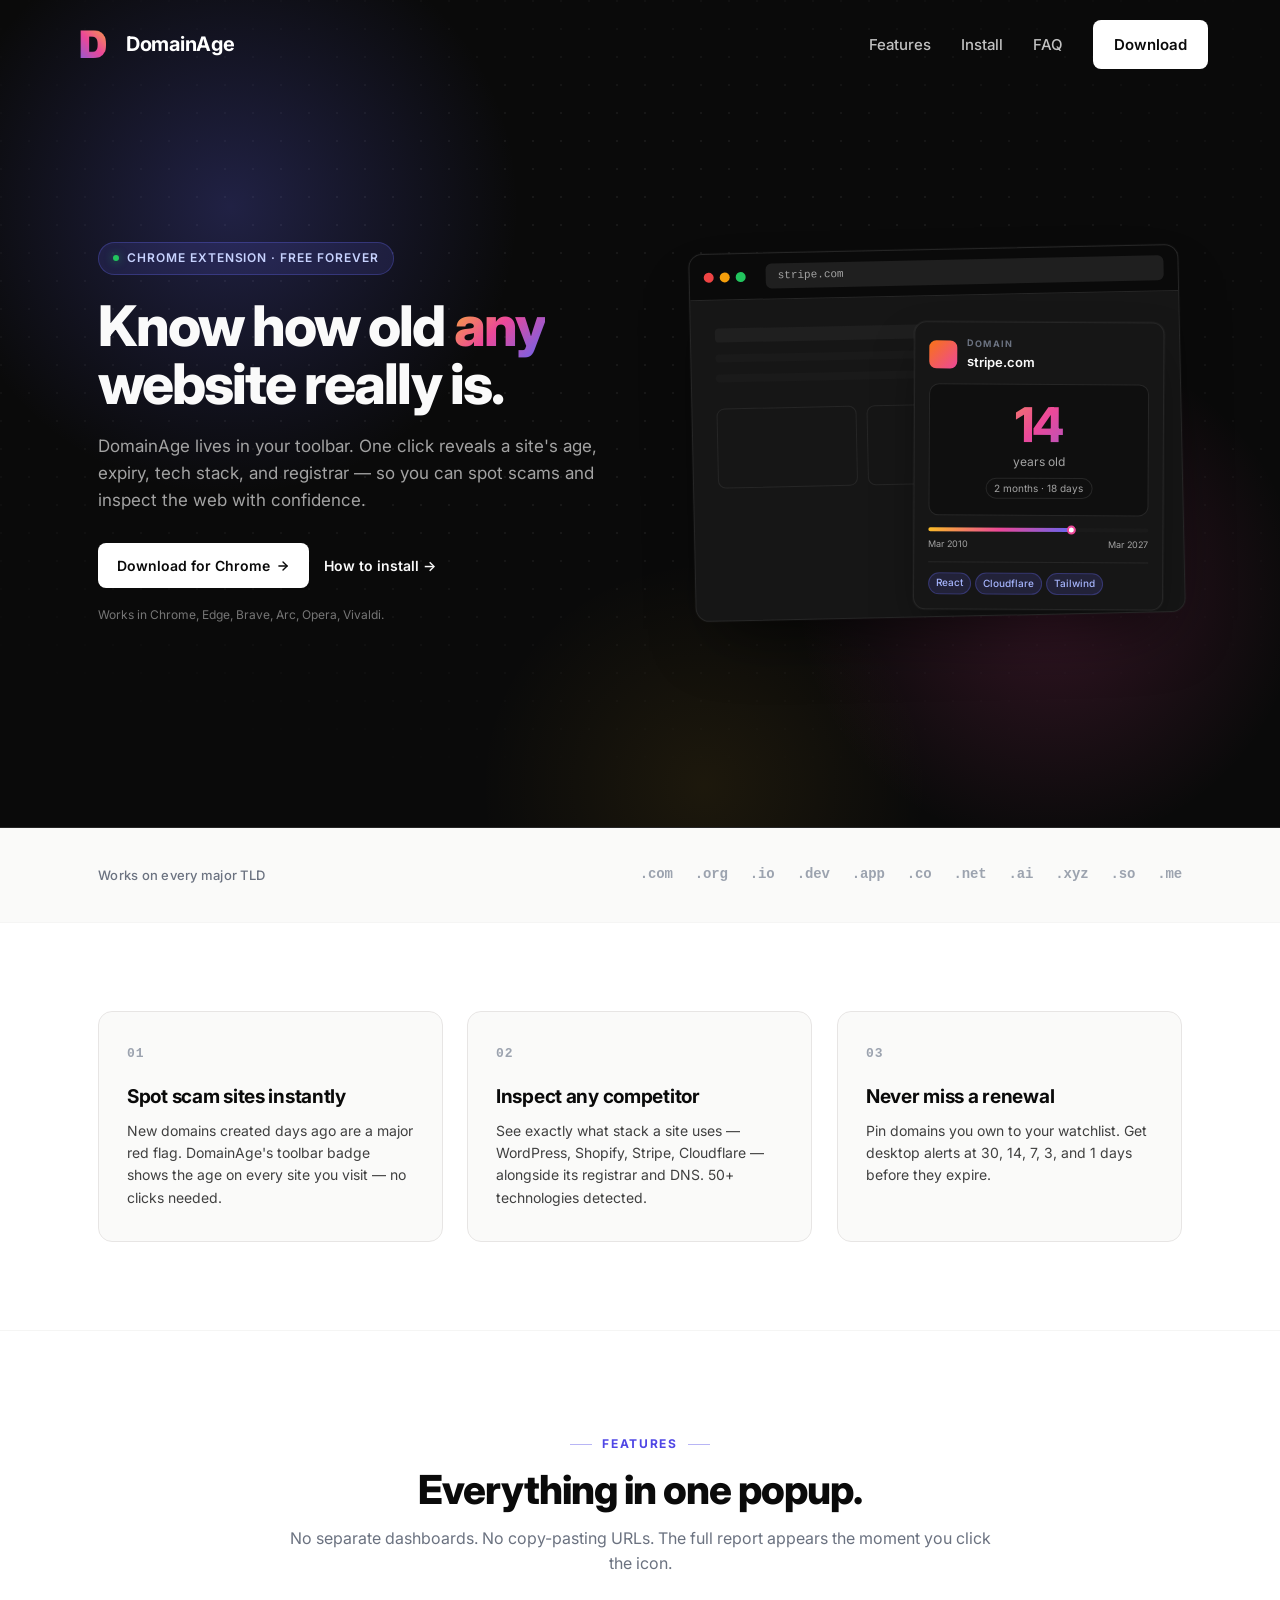
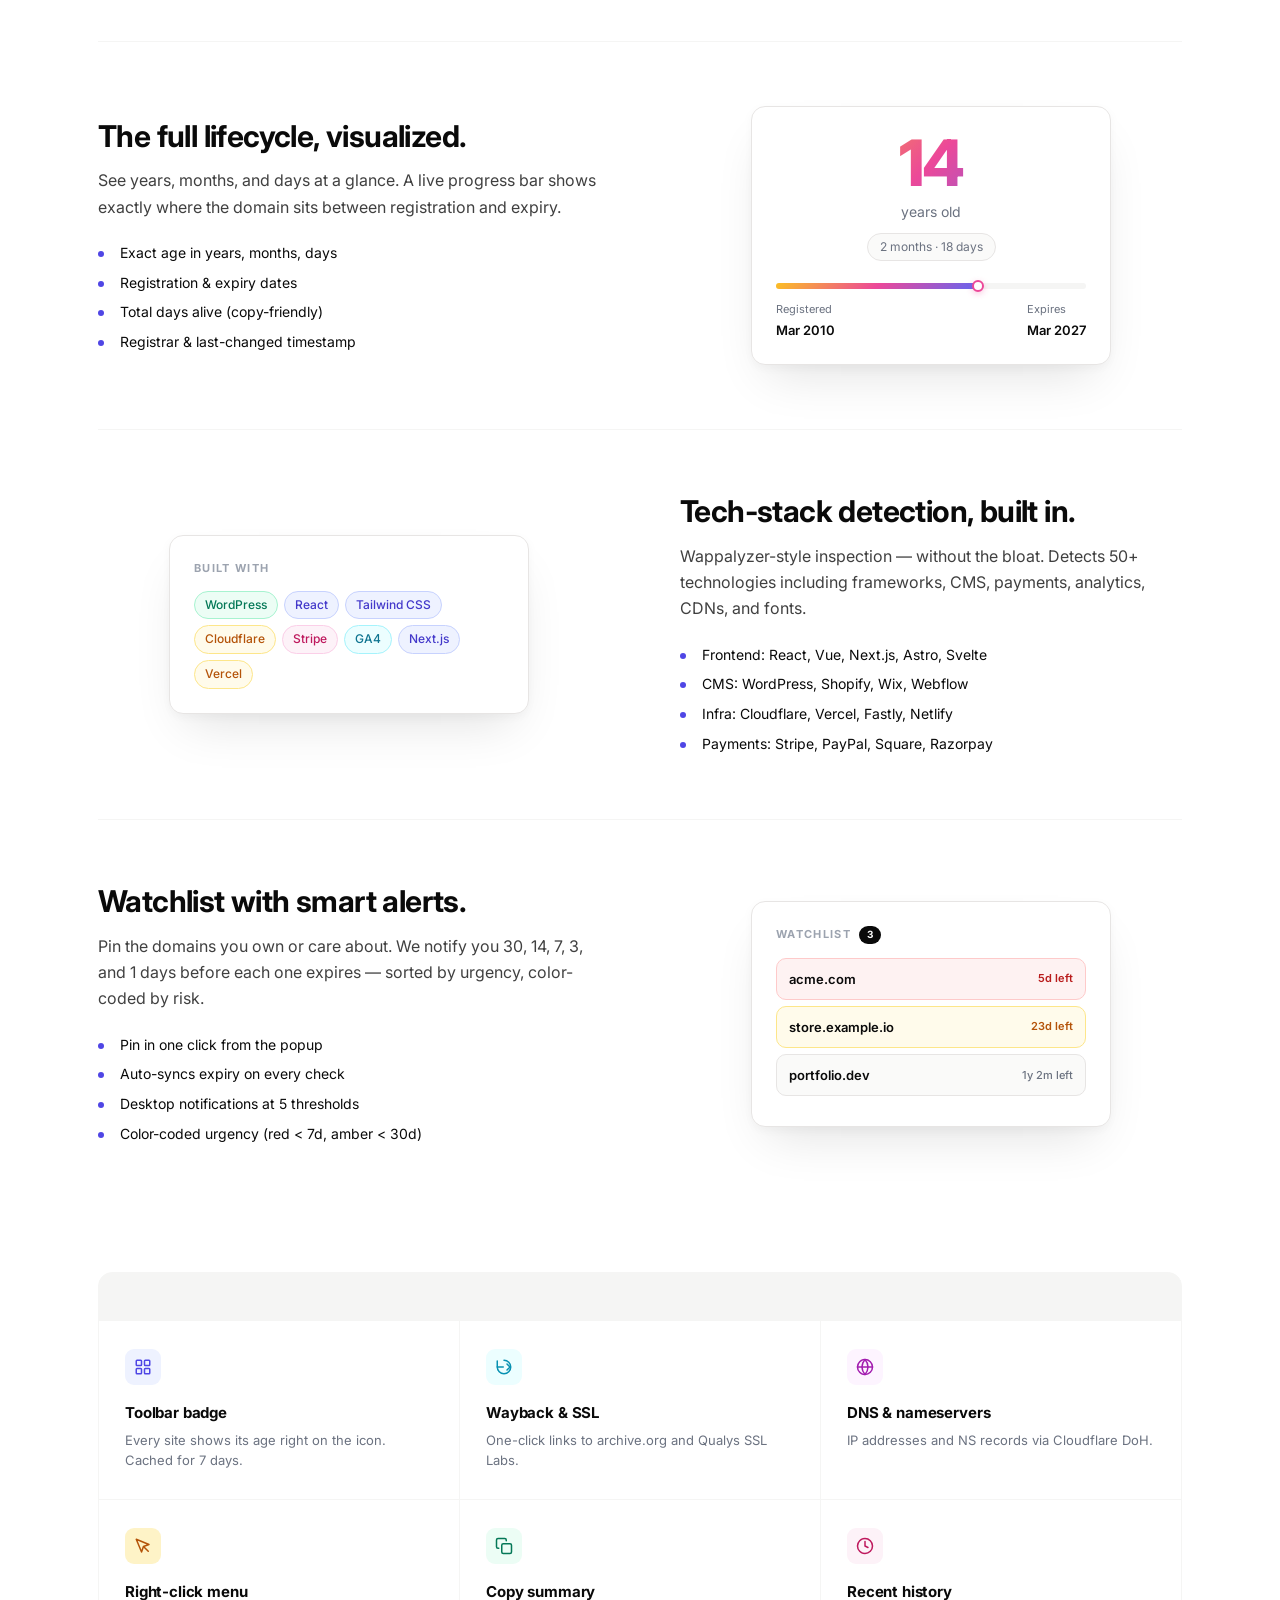
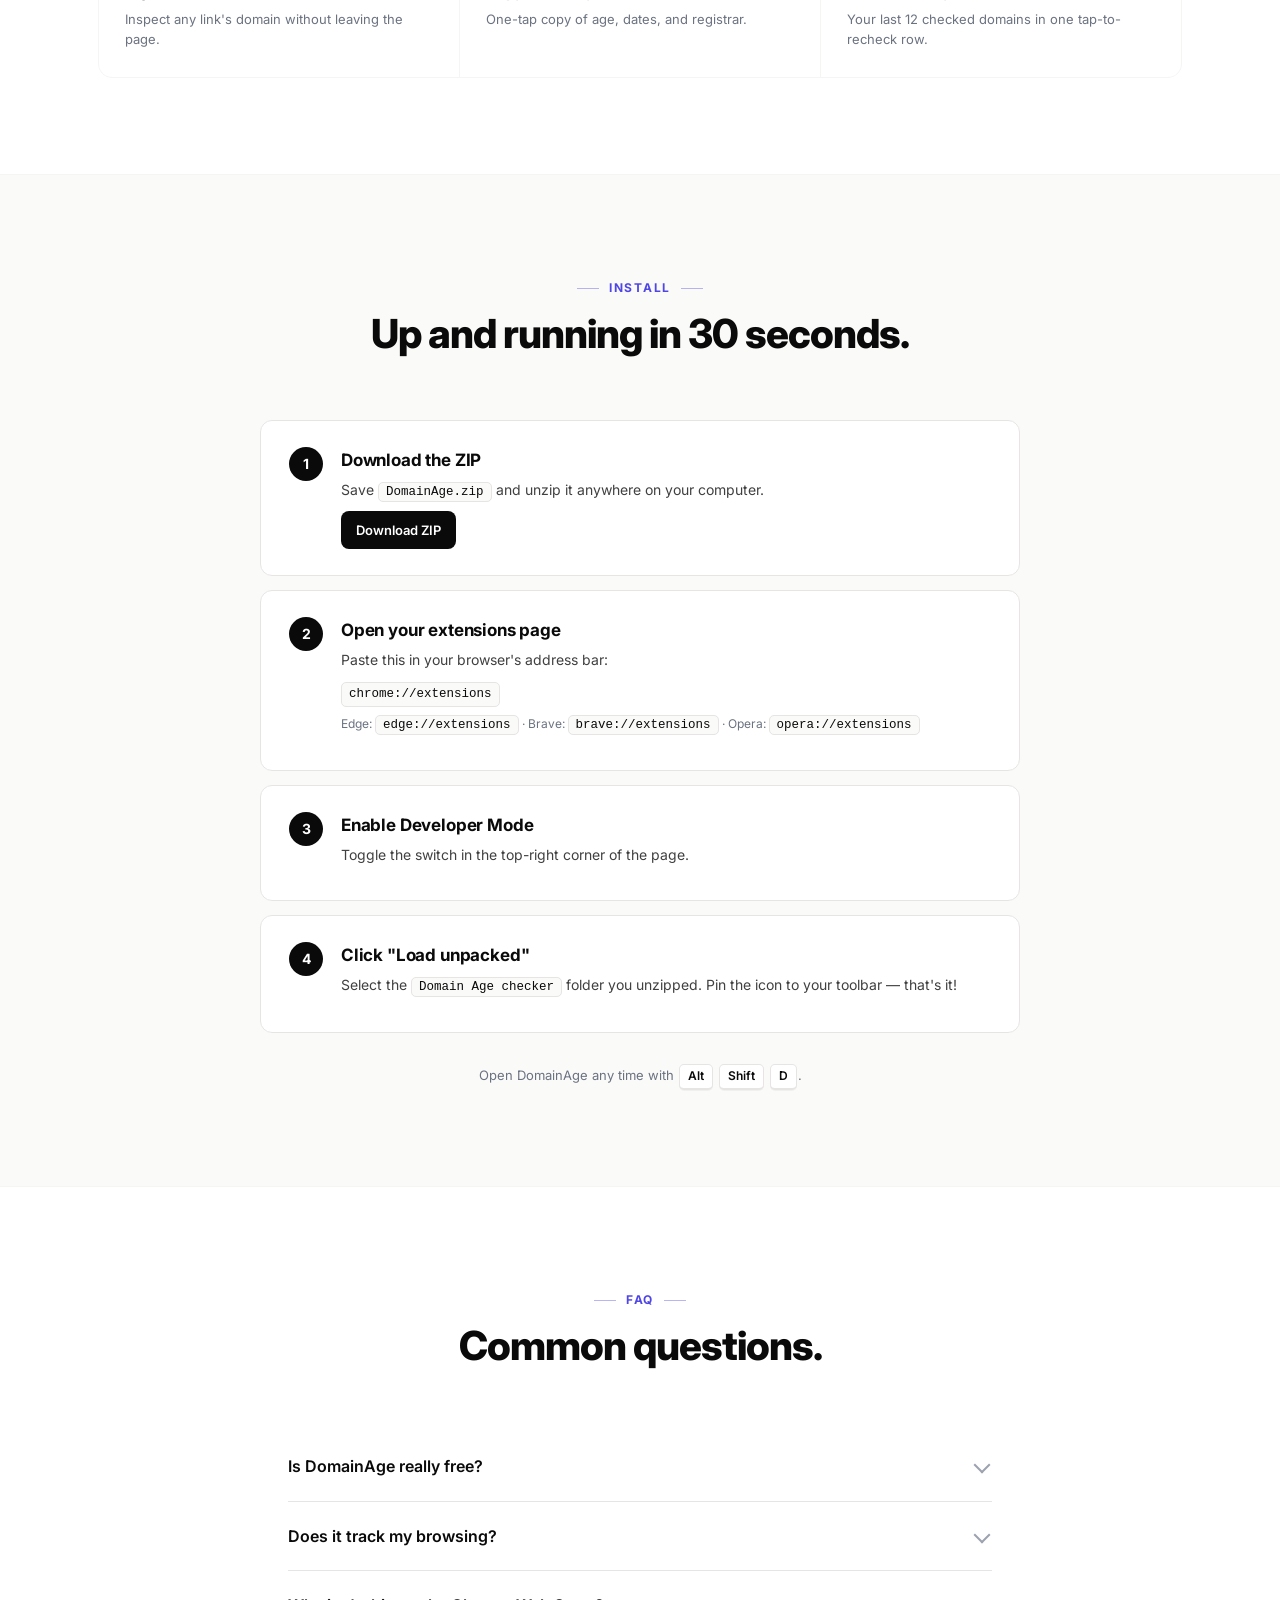
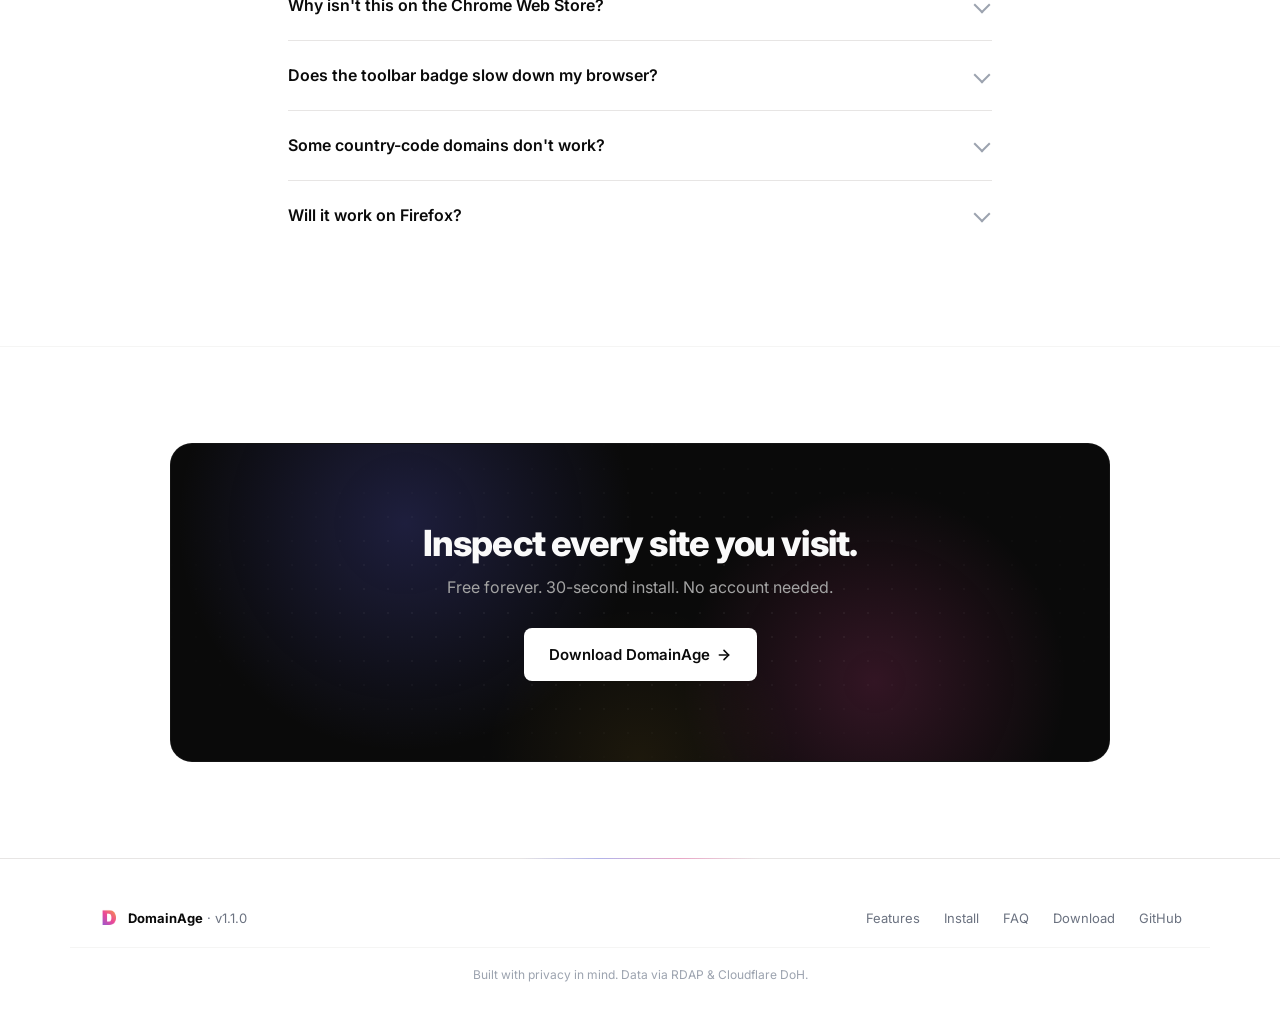
==== commit 0891a37d: "Add GitHub link to footer + fix clone URL in README" ====
--- a/website/index.html
+++ b/website/index.html
@@ -474,6 +474,8 @@
         <a href="#install">Install</a>
         <a href="#faq">FAQ</a>
         <a href="DomainAge.zip" download>Download</a>
+        <a href="https://github.com/hassanasghardeveloper-svg/domain-age-checker"
+          target="_blank" rel="noopener noreferrer">GitHub</a>
       </div>
     </div>
     <p class="footer-fine">
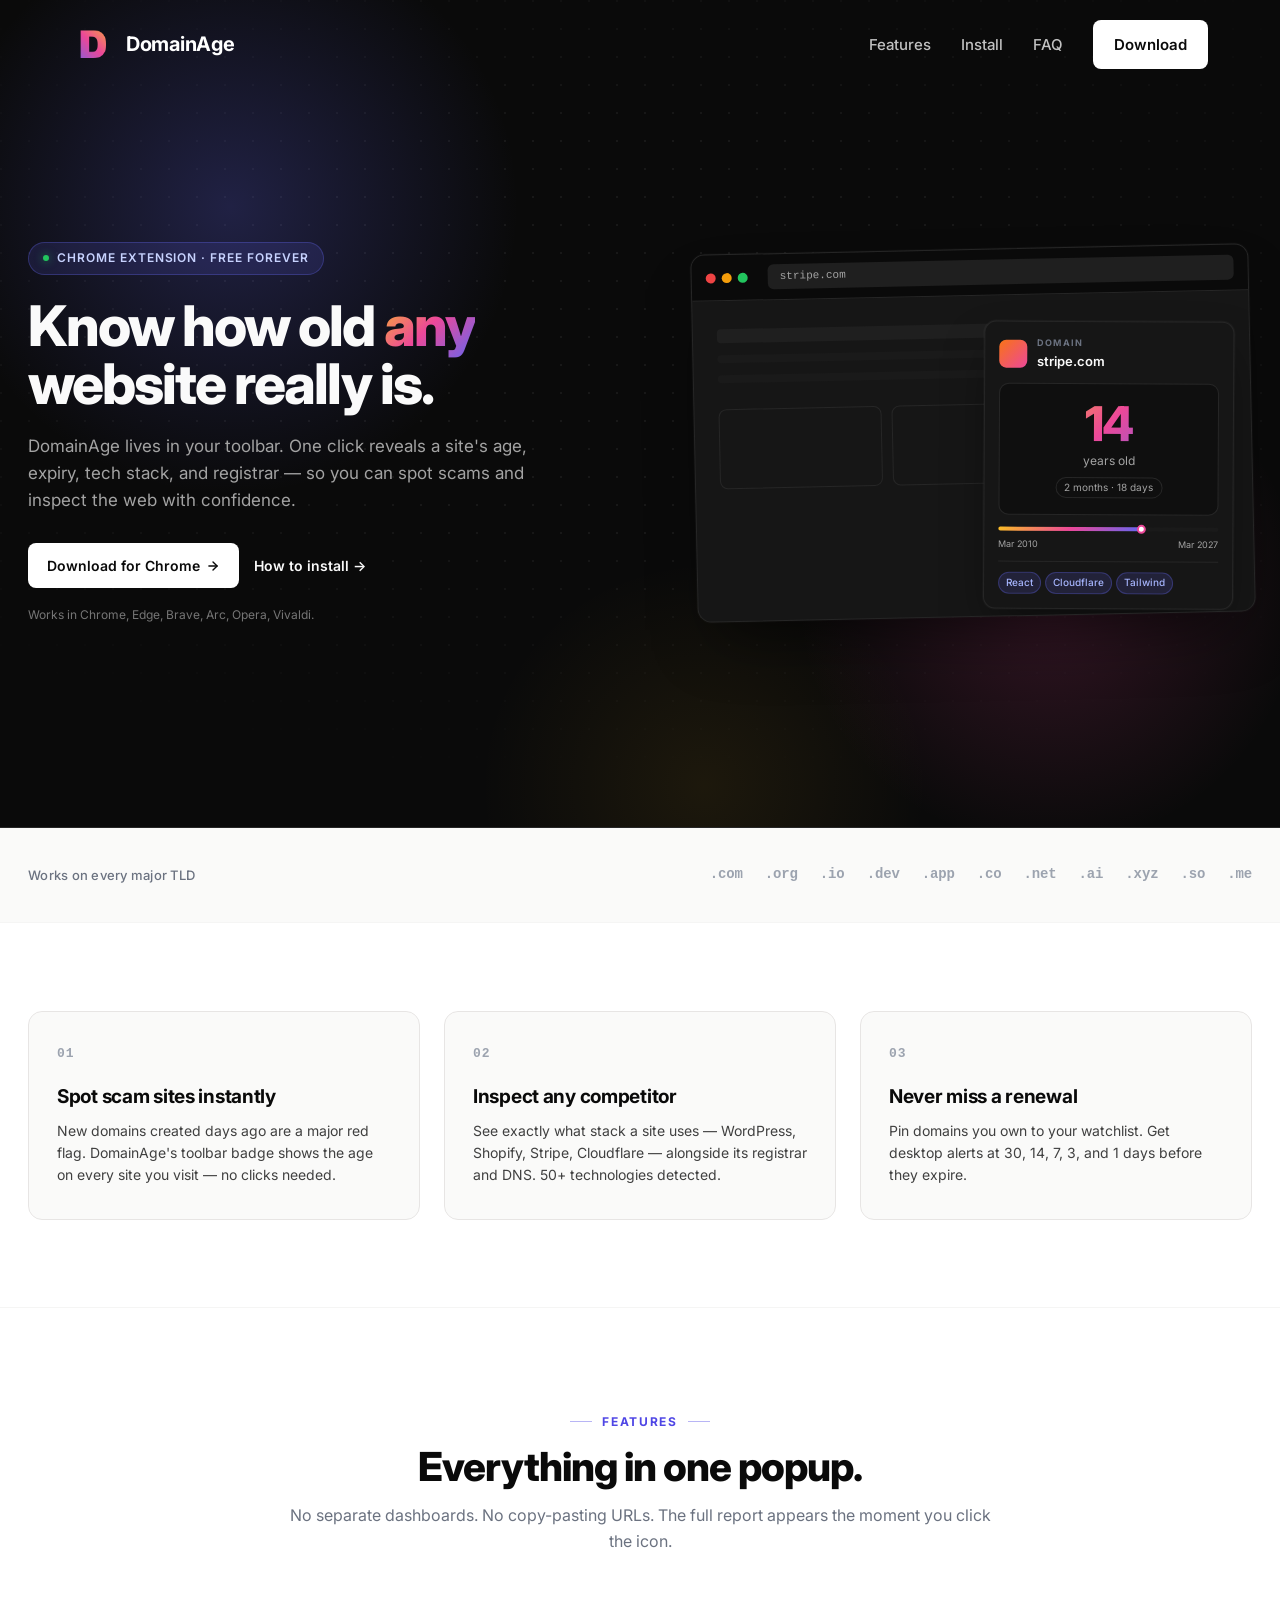
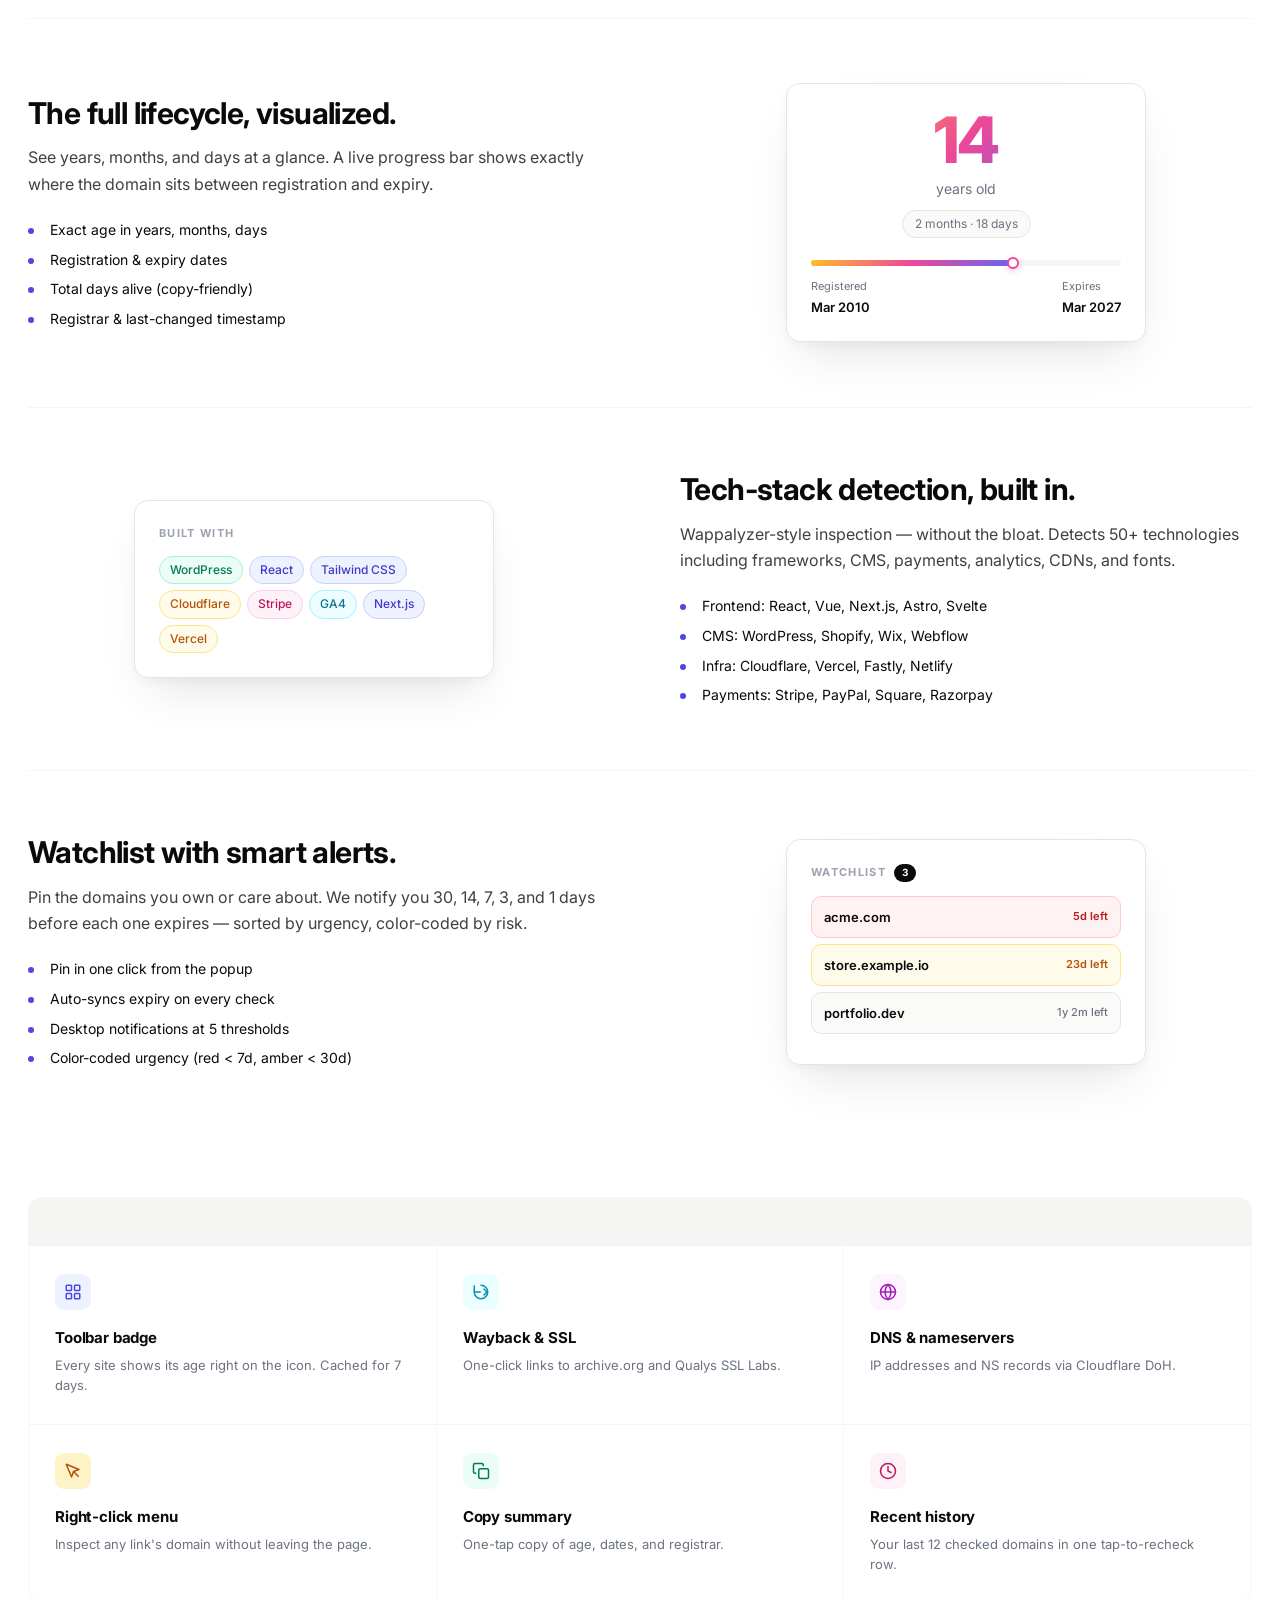
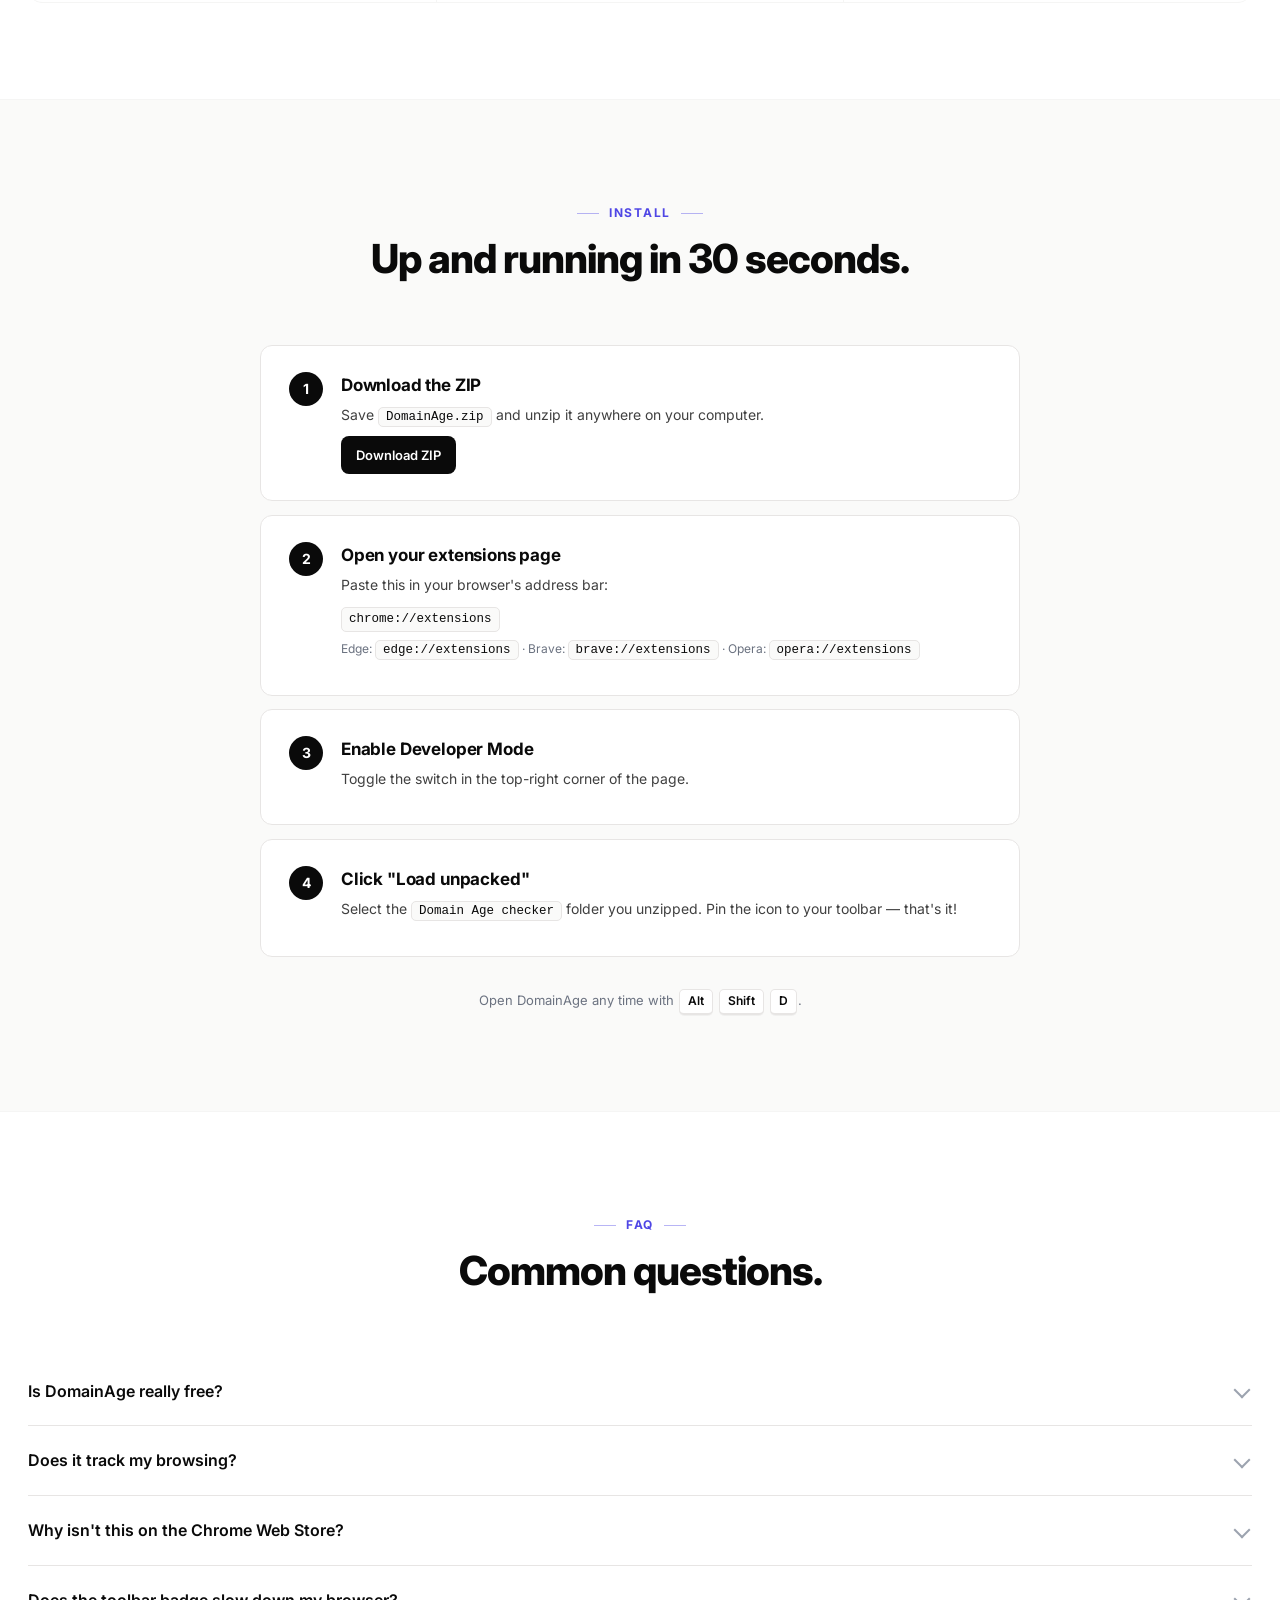
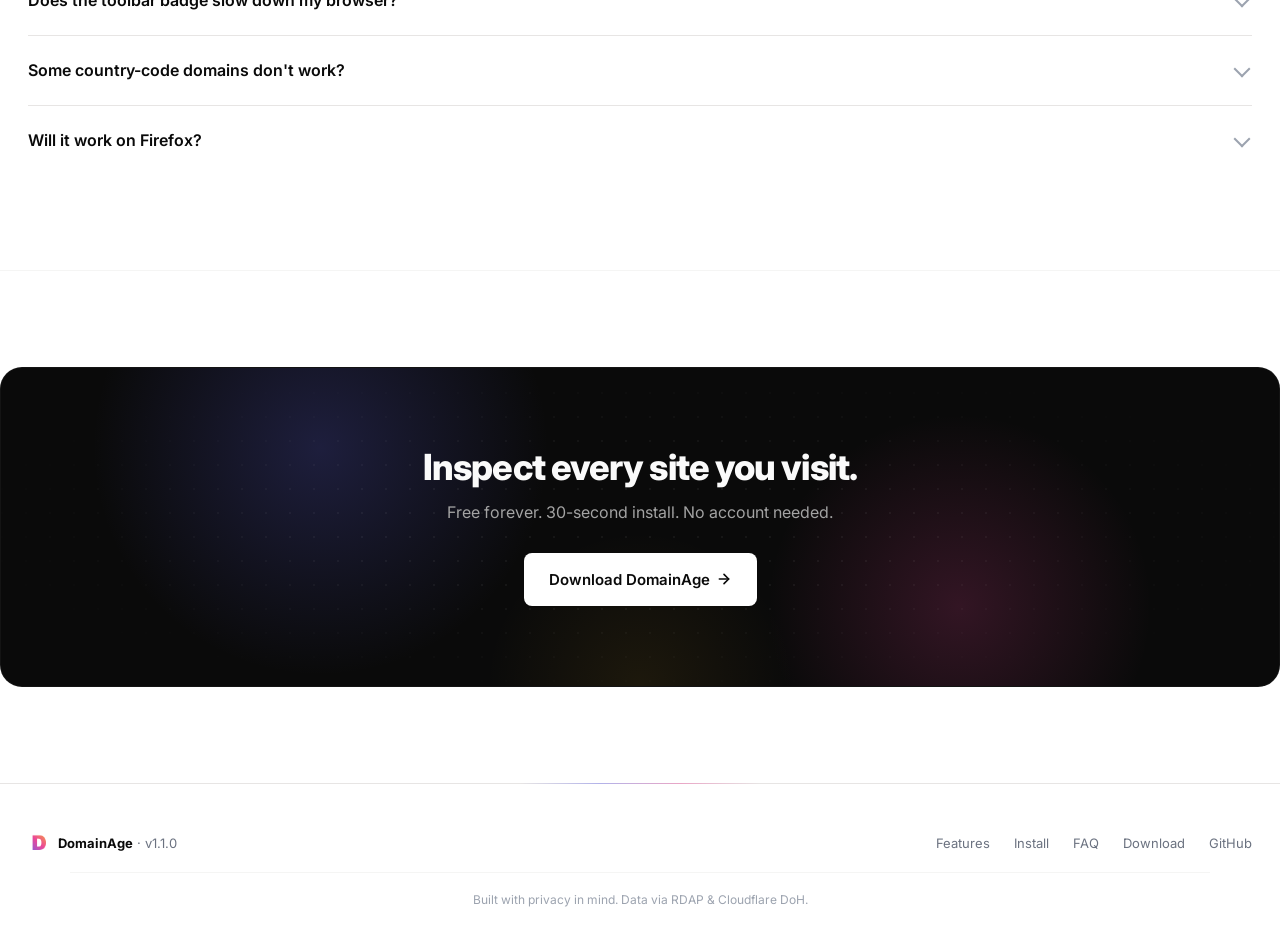
==== commit 2be97a75: "Mobile UX polish: drop browser frame on phones, prominent popup card, tap feedback, scroll cue" ====
--- a/website/index.html
+++ b/website/index.html
@@ -103,6 +103,14 @@
             </div>
           </div>
         </div>
+      </div>
+
+      <div class="scroll-cue">
+        <span>SCROLL TO EXPLORE</span>
+        <svg viewBox="0 0 24 24" width="14" height="14" fill="none" stroke="currentColor"
+          stroke-width="2.4" stroke-linecap="round" stroke-linejoin="round">
+          <polyline points="6 9 12 15 18 9"></polyline>
+        </svg>
       </div>
     </div>
   </section>
--- a/website/styles.css
+++ b/website/styles.css
@@ -30,7 +30,10 @@
 
 * { box-sizing: border-box; margin: 0; padding: 0; }
 
-html { scroll-behavior: smooth; }
+html {
+  scroll-behavior: smooth;
+  overflow-x: hidden;
+}
 
 body {
   font-family: "Inter", -apple-system, BlinkMacSystemFont, "Segoe UI", Roboto, sans-serif;
@@ -39,6 +42,9 @@
   line-height: 1.55;
   -webkit-font-smoothing: antialiased;
   -moz-osx-font-smoothing: grayscale;
+  overflow-x: hidden;
+  width: 100%;
+  max-width: 100vw;
 }
 
 a { color: inherit; text-decoration: none; }
@@ -248,6 +254,29 @@
   0%   { transform: translate3d(-2%, -1%, 0) scale(1); opacity: 0.85; }
   50%  { transform: translate3d(2%, 1%, 0) scale(1.05); opacity: 1; }
   100% { transform: translate3d(-1%, 2%, 0) scale(1); opacity: 0.9; }
+}
+
+/* Scroll-down nudge (mobile only) */
+.scroll-cue { display: none; }
+
+@media (max-width: 760px) {
+  .scroll-cue {
+    display: flex;
+    flex-direction: column;
+    align-items: center;
+    gap: 4px;
+    margin-top: 32px;
+    color: rgba(255, 255, 255, 0.45);
+    font-size: 10px;
+    letter-spacing: 0.16em;
+    font-weight: 700;
+    text-transform: uppercase;
+    animation: scrollBob 1.8s ease-in-out infinite;
+  }
+  @keyframes scrollBob {
+    0%, 100% { transform: translateY(0); opacity: 0.55; }
+    50%      { transform: translateY(6px); opacity: 1; }
+  }
 }
 
 .hero-grid {
@@ -1398,8 +1427,17 @@
 }
 
 /* ============================================================
-   RESPONSIVE
+   RESPONSIVE — mobile-first safety
    ============================================================ */
+
+/* Prevent any descendant from busting horizontal width */
+.container,
+section,
+.hero,
+.nav,
+.footer { max-width: 100%; }
+
+img, svg, video { max-width: 100%; height: auto; }
 
 /* Tablet landscape (1100px and below) */
 @media (max-width: 1100px) {
@@ -1413,11 +1451,12 @@
 /* Tablet portrait (960px and below) */
 @media (max-width: 960px) {
   .hero {
-    padding: 110px 0 80px;
+    padding: 110px 0 64px;
     min-height: auto;
     display: block;
   }
-  h1 { font-size: 44px; line-height: 1.08; }
+  h1 { font-size: 42px; line-height: 1.08; }
+  .lede { font-size: 16px; }
 
   .hero-grid,
   .block {
@@ -1448,35 +1487,83 @@
   .strip-tlds { gap: 16px 18px; }
 
   .nav-link { display: none; }
-  .nav-right { gap: 12px; }
-
-  .why { padding: 72px 0; }
-  .showcase, .install, .faq, .end-cta { padding: 72px 0; }
+  .nav-right { gap: 10px; }
+
+  .why { padding: 64px 0; }
+  .showcase, .install, .faq, .end-cta { padding: 64px 0; }
 }
 
 /* Mobile landscape / small tablet (760px and below) */
 @media (max-width: 760px) {
-  .hero { padding: 96px 0 64px; }
-  h1 { font-size: 40px; }
-  h2 { font-size: 32px; }
-
-  .why-grid { grid-template-columns: 1fr; }
-
-  .hero-art {
-    margin-top: 8px;
+  .container { padding: 0 20px; }
+  .hero {
+    padding: 96px 0 56px;
+    text-align: center;
   }
+  h1 { font-size: 38px; }
+  h2 { font-size: 30px; }
+  .lede { font-size: 15px; margin-left: auto; margin-right: auto; }
+
+  .eyebrow { margin-bottom: 18px; }
+  .cta-row { justify-content: center; }
+  .trust-row { justify-content: center; }
+  .micro { text-align: center; }
+
+  .why-grid { grid-template-columns: 1fr; gap: 14px; }
+  .why-card { padding: 26px 22px; }
+
+  /* Drop the browser frame on mobile — show a clean standalone popup card */
+  .hero-art { margin-top: 32px; display: flex; justify-content: center; }
   .browser {
+    background: transparent;
+    border: 0;
+    box-shadow: none;
+    width: 100%;
+    max-width: 360px;
+    transform: none;
+    animation: none;
+  }
+  .browser:hover { transform: none; }
+  .browser-bar { display: none; }
+  .browser-body {
+    padding: 0;
+    min-height: auto;
+  }
+  .page-blur { display: none; }
+
+  /* Make the hover-popup the star — clean standalone card */
+  .hover-popup {
+    position: static;
+    width: 100%;
     max-width: 100%;
     margin: 0 auto;
+    transform: none;
+    background: var(--d-surface);
+    border: 1px solid var(--d-line);
+    border-radius: 16px;
+    padding: 18px;
+    box-shadow:
+      0 24px 48px -16px rgba(0, 0, 0, 0.6),
+      0 0 0 1px rgba(255, 255, 255, 0.04),
+      inset 0 1px 0 rgba(255, 255, 255, 0.06);
+    animation: floatNoRotate 6s ease-in-out infinite;
   }
-  .hover-popup {
-    width: 220px;
-    right: 12px;
-    top: 16px;
+
+  .install-item { padding: 22px 20px; }
+}
+
+/* Tap feedback for all touch devices */
+@media (hover: none) and (pointer: coarse) {
+  .why-card:active,
+  .mini:active,
+  .install-item:active,
+  .feature:active {
+    transform: scale(0.98);
+    transition: transform 0.1s ease;
   }
-
-  .install-item {
-    padding: 22px 20px;
+  .btn:active {
+    transform: scale(0.96);
+    transition: transform 0.1s ease;
   }
 }
 
@@ -1485,33 +1572,25 @@
   .container { padding: 0 18px; }
   .nav-inner { padding: 14px 18px; }
 
-  h1 { font-size: 34px; letter-spacing: -0.03em; }
-  h2 { font-size: 28px; }
+  h1 { font-size: 34px; letter-spacing: -0.03em; line-height: 1.08; }
+  h2 { font-size: 26px; }
   .block-text h3 { font-size: 22px; }
-  .lede { font-size: 15px; }
-
-  .hero { padding: 88px 0 56px; }
-  .why { padding: 56px 0; }
-  .showcase, .install, .faq, .end-cta { padding: 56px 0; }
-  .block { padding: 40px 0; gap: 32px; }
+  .lede { font-size: 15px; max-width: 100%; }
+
+  .hero { padding: 88px 0 40px; }
+  .why { padding: 48px 0; }
+  .showcase, .install, .faq, .end-cta { padding: 48px 0; }
+  .block { padding: 36px 0; gap: 28px; }
   .block:first-of-type { padding-top: 0; }
 
-  .end-cta-card { padding: 48px 22px; border-radius: 14px; }
-  .end-cta-card h2 { font-size: 26px; }
-
-  .mini-grid { grid-template-columns: 1fr; }
-
-  .hover-popup {
-    position: relative;
-    top: auto;
-    right: auto;
-    width: 100%;
-    transform: none;
-    animation: none;
-    margin-top: 16px;
-  }
-  .browser-body { padding: 18px 14px; min-height: auto; }
-  .page-blur { display: none; }
+  .section-head { margin-bottom: 36px; }
+  .section-lede { font-size: 14px; }
+
+  .end-cta-card { padding: 44px 20px; border-radius: 14px; }
+  .end-cta-card h2 { font-size: 24px; }
+  .end-cta-card p { font-size: 14px; }
+
+  .mini-grid { grid-template-columns: 1fr; gap: 1px; }
 
   .card-light { padding: 20px; }
   .cl-num { font-size: 52px; }
@@ -1521,46 +1600,82 @@
     gap: 12px;
     padding: 20px;
   }
+  .install-step { margin-bottom: 4px; }
 
   .footer-inner {
     flex-direction: column;
     align-items: flex-start;
     gap: 14px;
   }
-  .footer-links { gap: 16px 22px; }
-
-  .cta-row { gap: 4px; }
-  .btn { padding: 11px 16px; font-size: 14px; }
-  .btn-primary { width: auto; }
-
-  .section-head { margin-bottom: 40px; }
-}
-
-/* Small phones (400px and below) */
-@media (max-width: 400px) {
+  .footer-links { gap: 12px 20px; }
+
+  .cta-row { gap: 6px; flex-direction: column; align-items: stretch; }
+  .cta-row .btn { width: 100%; justify-content: center; }
+  .btn { padding: 12px 16px; font-size: 14px; white-space: normal; }
+  .btn-link { padding: 10px 6px; }
+
+  /* Eyebrow & tagline tightening */
+  .eyebrow { font-size: 11px; padding: 5px 11px; }
+  .micro { font-size: 11px; }
+
+  /* Hero popup card on mobile — pump up the number */
+  .hover-popup { padding: 20px; max-width: 320px; margin: 0 auto; }
+  .hp-num { font-size: 56px; }
+  .hp-domain { font-size: 14px; }
+  .hp-fav { width: 32px; height: 32px; border-radius: 8px; }
+  .hp-hero { padding: 18px 14px 14px; }
+  .hp-tech { gap: 6px; }
+  .hp-tech .chip { font-size: 11px; padding: 3px 9px; }
+
+  /* Showcase mockup cards — more prominent */
+  .card-light { max-width: 100%; }
+  .cl-num { font-size: 60px; }
+
+  /* Strip on small */
+  .strip { padding: 24px 0; }
+  .strip-tlds { gap: 10px 14px; }
+  .strip-tlds span { font-size: 13px; }
+
+  /* Faq */
+  .faq summary { font-size: 15px; padding: 18px 0; padding-right: 32px; }
+  .faq details p { font-size: 13px; padding: 0 0 18px; }
+}
+
+/* Small phones (430px and below — iPhone Pro size and smaller) */
+@media (max-width: 430px) {
+  .container { padding: 0 16px; }
+  .nav-inner { padding: 12px 16px; }
+
+  h1 { font-size: 28px; }
+  h2 { font-size: 22px; }
+  .block-text h3 { font-size: 20px; }
+
+  .brand-logo { width: 32px; height: 32px; }
+  .brand { font-size: 16px; gap: 8px; }
+  .nav .btn { padding: 8px 14px; font-size: 13px; }
+
+  .end-cta-card { padding: 36px 16px; }
+  .end-cta-card h2 { font-size: 22px; }
+  .btn-lg { padding: 12px 18px; font-size: 14px; }
+
+  .strip-tlds { gap: 8px 12px; }
+  .strip-tlds span { font-size: 12px; }
+
+  .mini { padding: 20px 18px; }
+  .why-card { padding: 22px 20px; }
+  .install-step { width: 30px; height: 30px; font-size: 13px; }
+
+  .cl-num { font-size: 44px; }
+  .hp-num { font-size: 36px; }
+
+  /* Slim down the section-head spacing */
+  .section-head { margin-bottom: 28px; }
+}
+
+/* Very small phones (360px and below) */
+@media (max-width: 360px) {
+  h1 { font-size: 26px; }
+  .brand span { display: none; }
+  .nav-inner { padding: 10px 12px; }
   .container { padding: 0 14px; }
-  .nav-inner { padding: 12px 14px; }
-
-  h1 { font-size: 30px; }
-  h2 { font-size: 24px; }
-  .block-text h3 { font-size: 20px; }
-
-  .brand span { display: none; }
-  .nav .btn { padding: 8px 14px; font-size: 13px; }
-
-  .end-cta-card { padding: 40px 18px; }
-  .end-cta-card h2 { font-size: 22px; }
-  .btn-lg { padding: 12px 20px; font-size: 14px; }
-
-  .strip-tlds {
-    gap: 10px 14px;
-    font-size: 12px;
-  }
-  .strip-tlds span { font-size: 13px; }
-
-  .mini { padding: 22px 18px; }
-  .why-card { padding: 26px 22px; }
-  .install-step { width: 30px; height: 30px; font-size: 13px; }
-
-  .cl-num { font-size: 48px; }
-}
+}
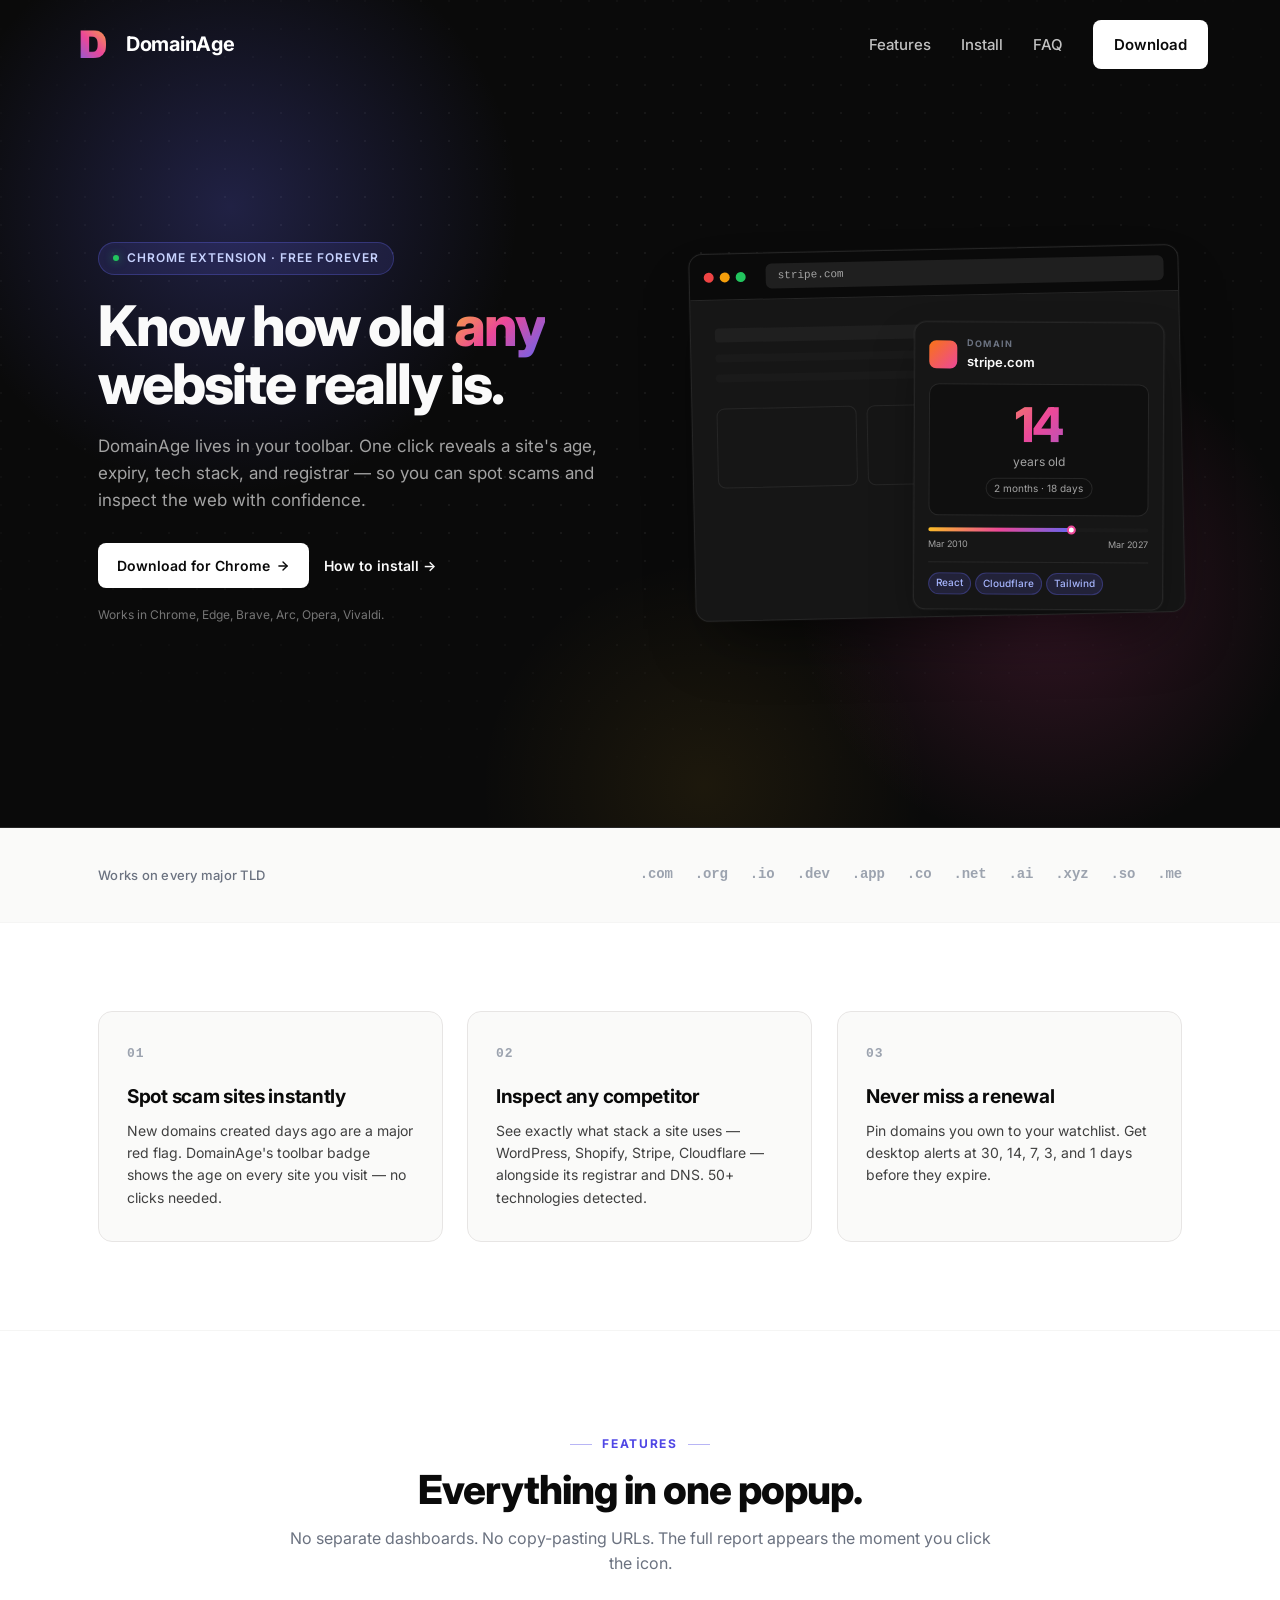
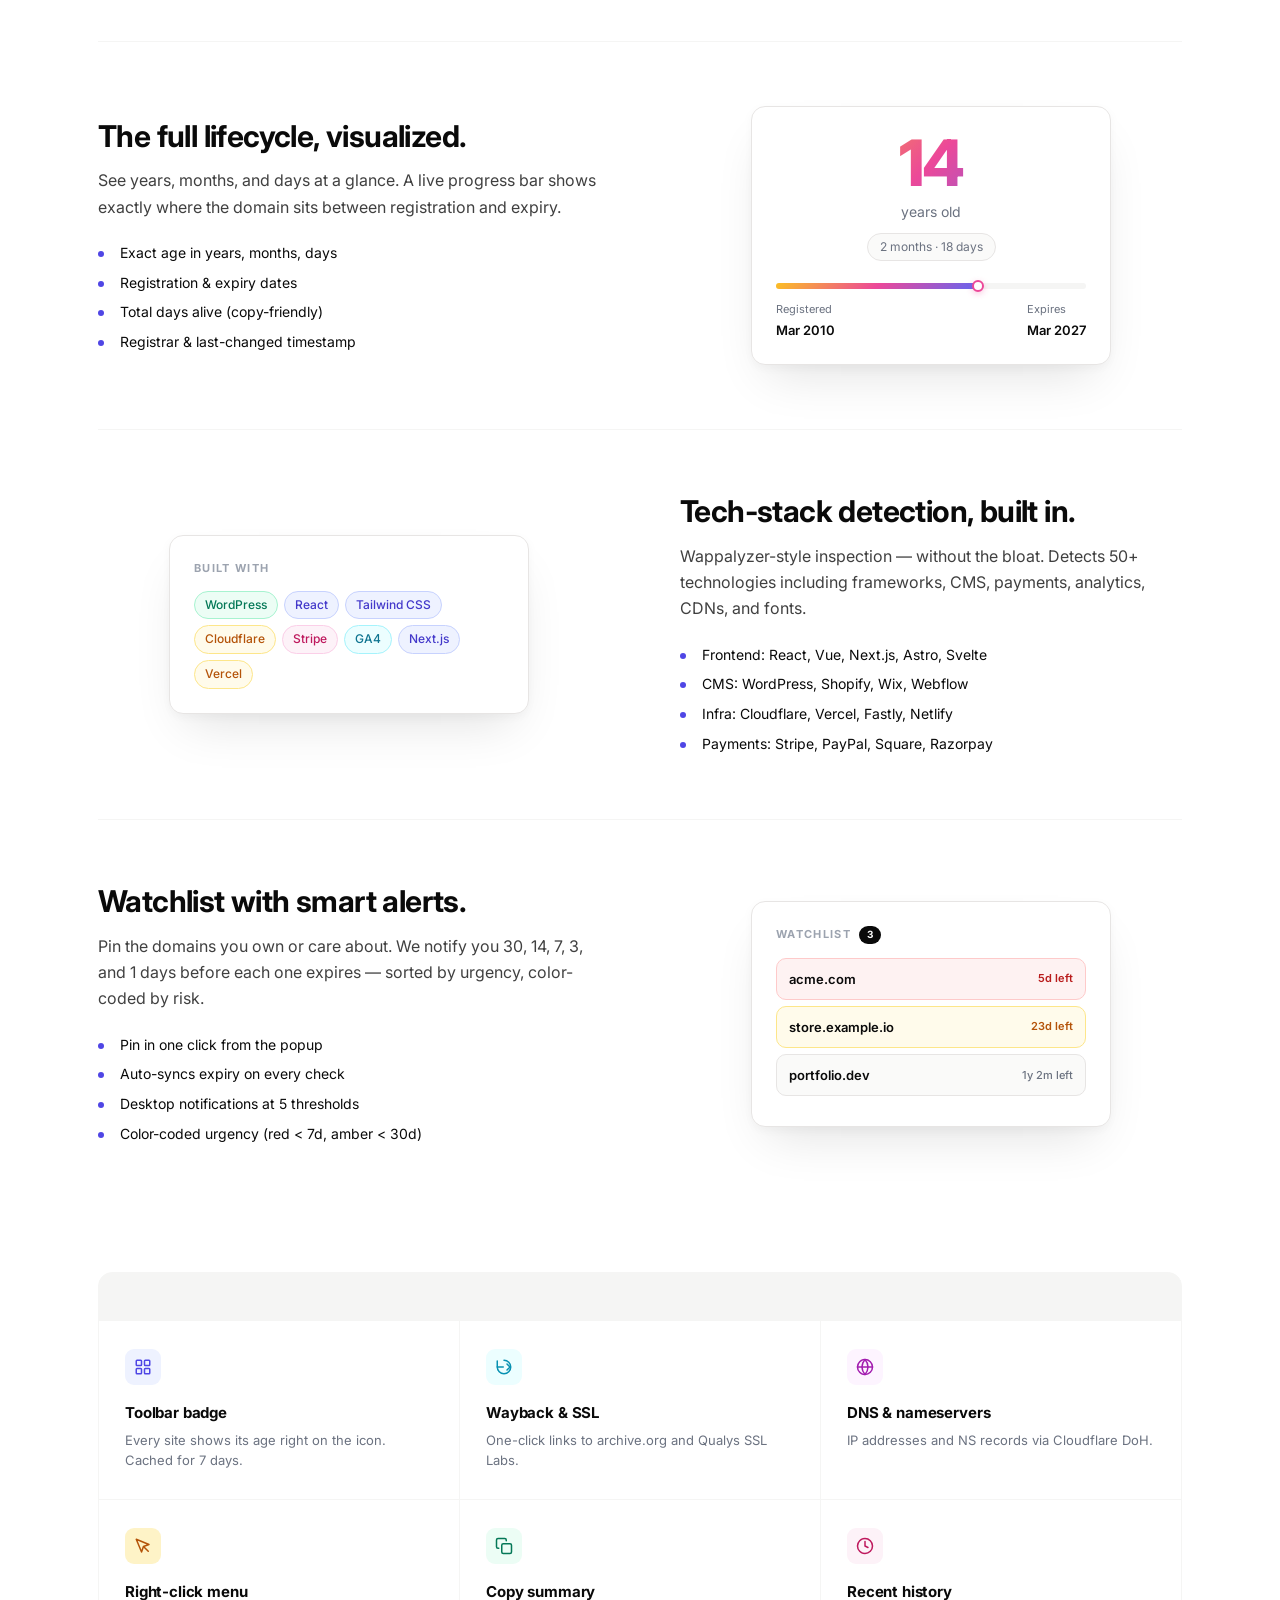
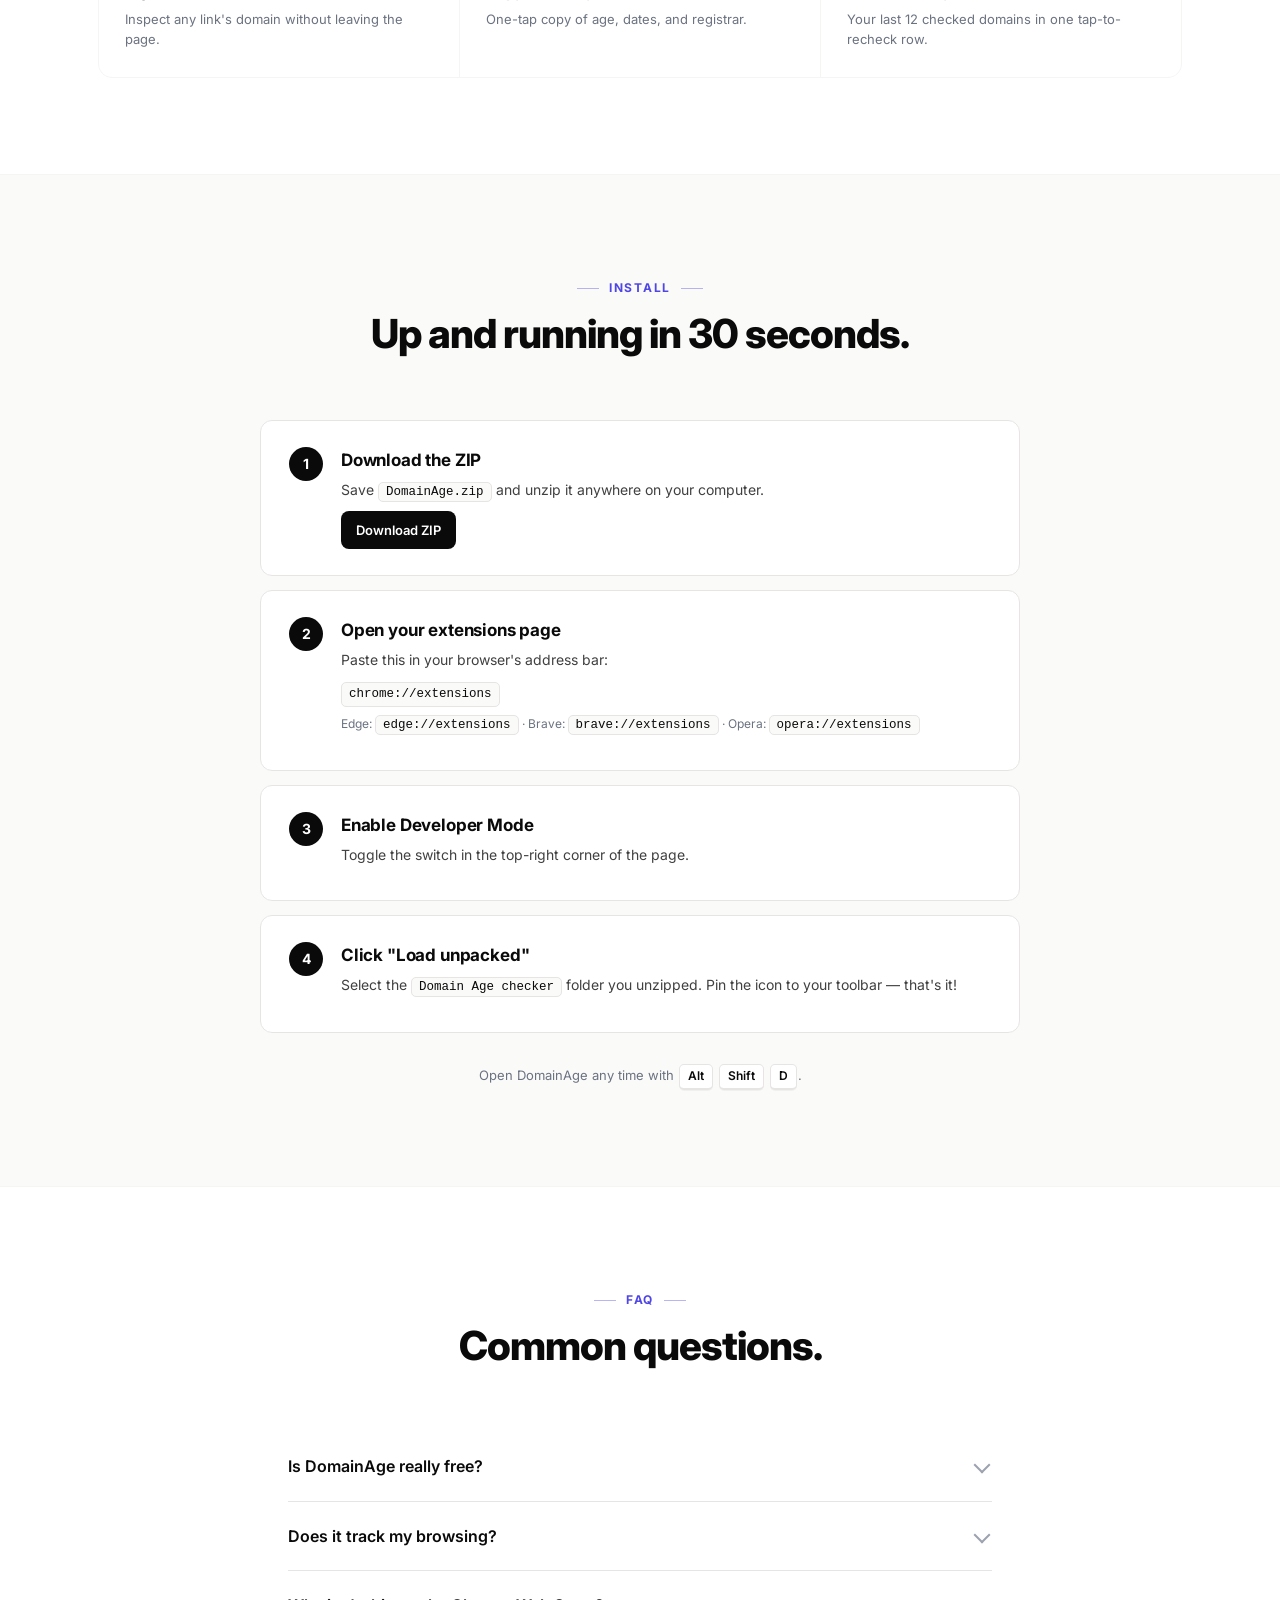
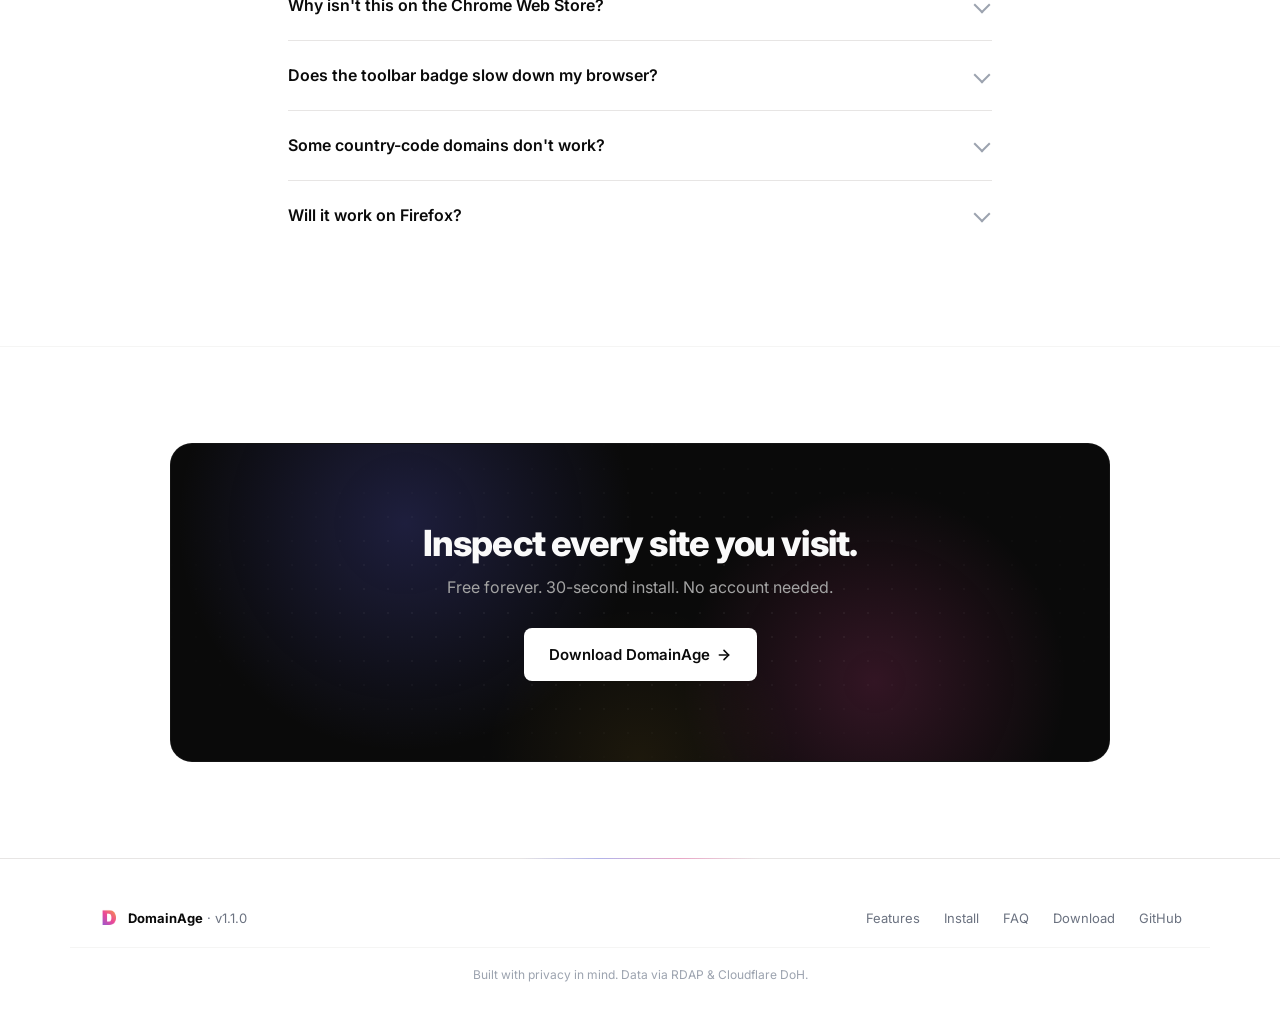
==== commit 840813ee: "Fix CTA card overflow on mobile: separate container and card wrappers + iOS Safari polish" ====
--- a/website/index.html
+++ b/website/index.html
@@ -456,17 +456,19 @@
 
   <!-- ===== CTA ===== -->
   <section class="end-cta">
-    <div class="container end-cta-card">
-      <h2>Inspect every site you visit.</h2>
-      <p>Free forever. 30-second install. No account needed.</p>
-      <a href="DomainAge.zip" class="btn btn-primary btn-lg" download>
-        <span>Download DomainAge</span>
-        <svg viewBox="0 0 24 24" width="16" height="16" fill="none" stroke="currentColor"
-          stroke-width="2.4" stroke-linecap="round" stroke-linejoin="round">
-          <line x1="5" y1="12" x2="19" y2="12"></line>
-          <polyline points="12 5 19 12 12 19"></polyline>
-        </svg>
-      </a>
+    <div class="container">
+      <div class="end-cta-card">
+        <h2>Inspect every site you visit.</h2>
+        <p>Free forever. 30-second install. No account needed.</p>
+        <a href="DomainAge.zip" class="btn btn-primary btn-lg" download>
+          <span>Download DomainAge</span>
+          <svg viewBox="0 0 24 24" width="16" height="16" fill="none" stroke="currentColor"
+            stroke-width="2.4" stroke-linecap="round" stroke-linejoin="round">
+            <line x1="5" y1="12" x2="19" y2="12"></line>
+            <polyline points="12 5 19 12 12 19"></polyline>
+          </svg>
+        </a>
+      </div>
     </div>
   </section>
 
--- a/website/styles.css
+++ b/website/styles.css
@@ -33,6 +33,7 @@
 html {
   scroll-behavior: smooth;
   overflow-x: hidden;
+  -webkit-text-size-adjust: 100%; /* prevent iOS zoom */
 }
 
 body {
@@ -45,6 +46,7 @@
   overflow-x: hidden;
   width: 100%;
   max-width: 100vw;
+  -webkit-overflow-scrolling: touch; /* smooth iOS scroll */
 }
 
 a { color: inherit; text-decoration: none; }
@@ -1311,6 +1313,7 @@
   color: var(--d-text);
   border-radius: 22px;
   max-width: 940px;
+  margin: 0 auto;
   position: relative;
   overflow: hidden;
   border: 1px solid rgba(255, 255, 255, 0.04);
@@ -1430,14 +1433,18 @@
    RESPONSIVE — mobile-first safety
    ============================================================ */
 
-/* Prevent any descendant from busting horizontal width */
-.container,
-section,
+/* Keep media fluid so nothing busts horizontal width */
+img, svg, video { max-width: 100%; height: auto; }
+
+/* Outer wrappers shouldn't exceed viewport width — but the .container keeps its 1140px cap */
 .hero,
-.nav,
-.footer { max-width: 100%; }
-
-img, svg, video { max-width: 100%; height: auto; }
+.strip,
+.why,
+.showcase,
+.install,
+.faq,
+.end-cta,
+.footer { max-width: 100vw; }
 
 /* Tablet landscape (1100px and below) */
 @media (max-width: 1100px) {
@@ -1497,13 +1504,20 @@
 @media (max-width: 760px) {
   .container { padding: 0 20px; }
   .hero {
-    padding: 96px 0 56px;
+    padding: 100px 0 60px;
     text-align: center;
-  }
-  h1 { font-size: 38px; }
+    min-height: auto;
+  }
+  h1 { font-size: 40px; line-height: 1.08; letter-spacing: -0.035em; }
   h2 { font-size: 30px; }
-  .lede { font-size: 15px; margin-left: auto; margin-right: auto; }
-
+  .lede {
+    font-size: 15px;
+    margin-left: auto;
+    margin-right: auto;
+    max-width: 480px;
+  }
+
+  .hero-grid { gap: 36px; }
   .eyebrow { margin-bottom: 18px; }
   .cta-row { justify-content: center; }
   .trust-row { justify-content: center; }
@@ -1512,16 +1526,46 @@
   .why-grid { grid-template-columns: 1fr; gap: 14px; }
   .why-card { padding: 26px 22px; }
 
-  /* Drop the browser frame on mobile — show a clean standalone popup card */
-  .hero-art { margin-top: 32px; display: flex; justify-content: center; }
+  /* Drop the browser frame on mobile — show a glowing standalone popup card */
+  .hero-art {
+    margin-top: 24px;
+    display: flex;
+    justify-content: center;
+    position: relative;
+  }
+
+  /* Glow halo behind the mobile popup card */
+  .hero-art::before {
+    content: "";
+    position: absolute;
+    inset: -40px;
+    background: radial-gradient(
+      ellipse at center,
+      rgba(99, 102, 241, 0.25),
+      rgba(236, 72, 153, 0.15) 40%,
+      transparent 70%
+    );
+    pointer-events: none;
+    z-index: 0;
+    animation: glowPulse 4s ease-in-out infinite alternate;
+  }
+
+  @keyframes glowPulse {
+    0%   { opacity: 0.7; transform: scale(0.95); }
+    100% { opacity: 1; transform: scale(1.05); }
+  }
+
   .browser {
     background: transparent;
     border: 0;
     box-shadow: none;
     width: 100%;
-    max-width: 360px;
+    max-width: 320px;
     transform: none;
     animation: none;
+    overflow: visible;
+    position: relative;
+    z-index: 1;
   }
   .browser:hover { transform: none; }
   .browser-bar { display: none; }
@@ -1531,22 +1575,27 @@
   }
   .page-blur { display: none; }
 
-  /* Make the hover-popup the star — clean standalone card */
+  /* Make the hover-popup the star — clean standalone card with subtle tilt */
   .hover-popup {
     position: static;
     width: 100%;
     max-width: 100%;
     margin: 0 auto;
-    transform: none;
+    transform: rotate(-1deg);
     background: var(--d-surface);
     border: 1px solid var(--d-line);
-    border-radius: 16px;
+    border-radius: 18px;
     padding: 18px;
     box-shadow:
-      0 24px 48px -16px rgba(0, 0, 0, 0.6),
+      0 32px 60px -16px rgba(0, 0, 0, 0.7),
       0 0 0 1px rgba(255, 255, 255, 0.04),
       inset 0 1px 0 rgba(255, 255, 255, 0.06);
-    animation: floatNoRotate 6s ease-in-out infinite;
+    animation: floatTilt 6s ease-in-out infinite;
+  }
+
+  @keyframes floatTilt {
+    0%, 100% { transform: rotate(-1deg) translateY(0); }
+    50%      { transform: rotate(-1deg) translateY(-10px); }
   }
 
   .install-item { padding: 22px 20px; }
